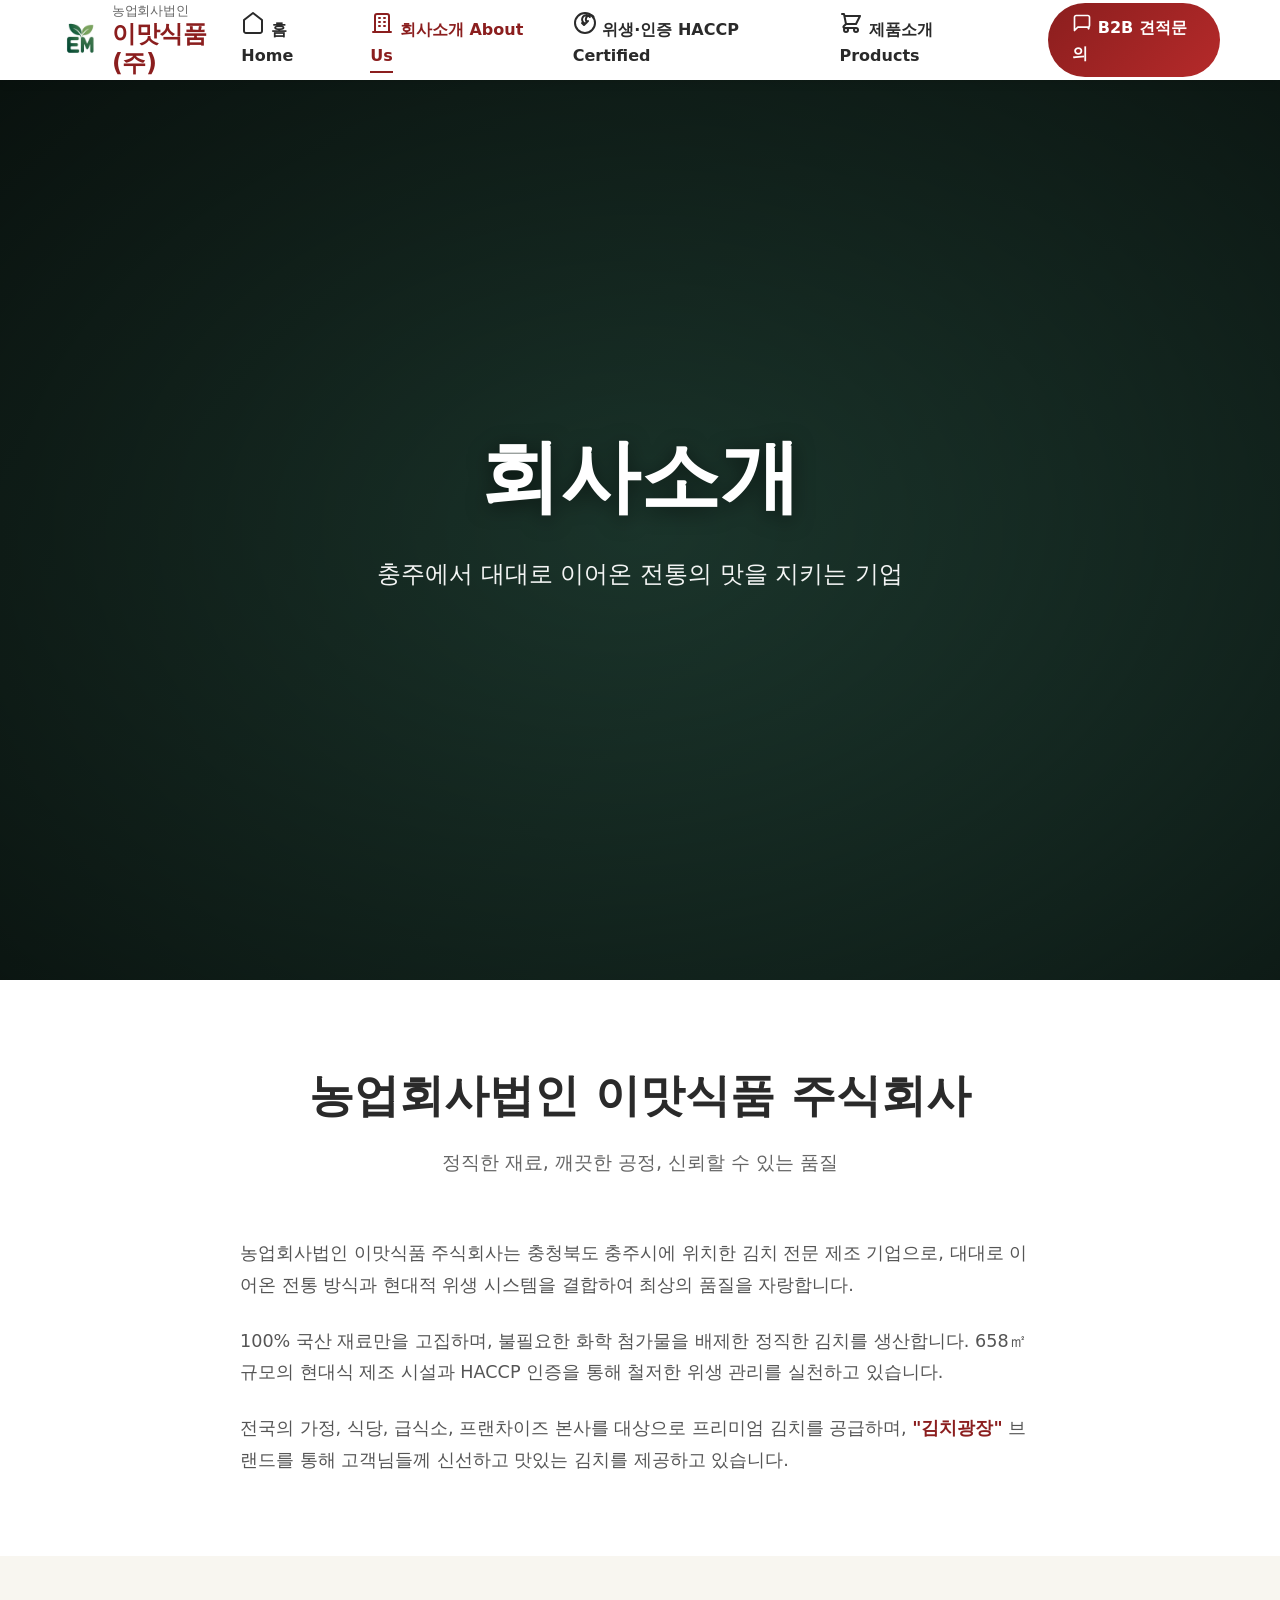
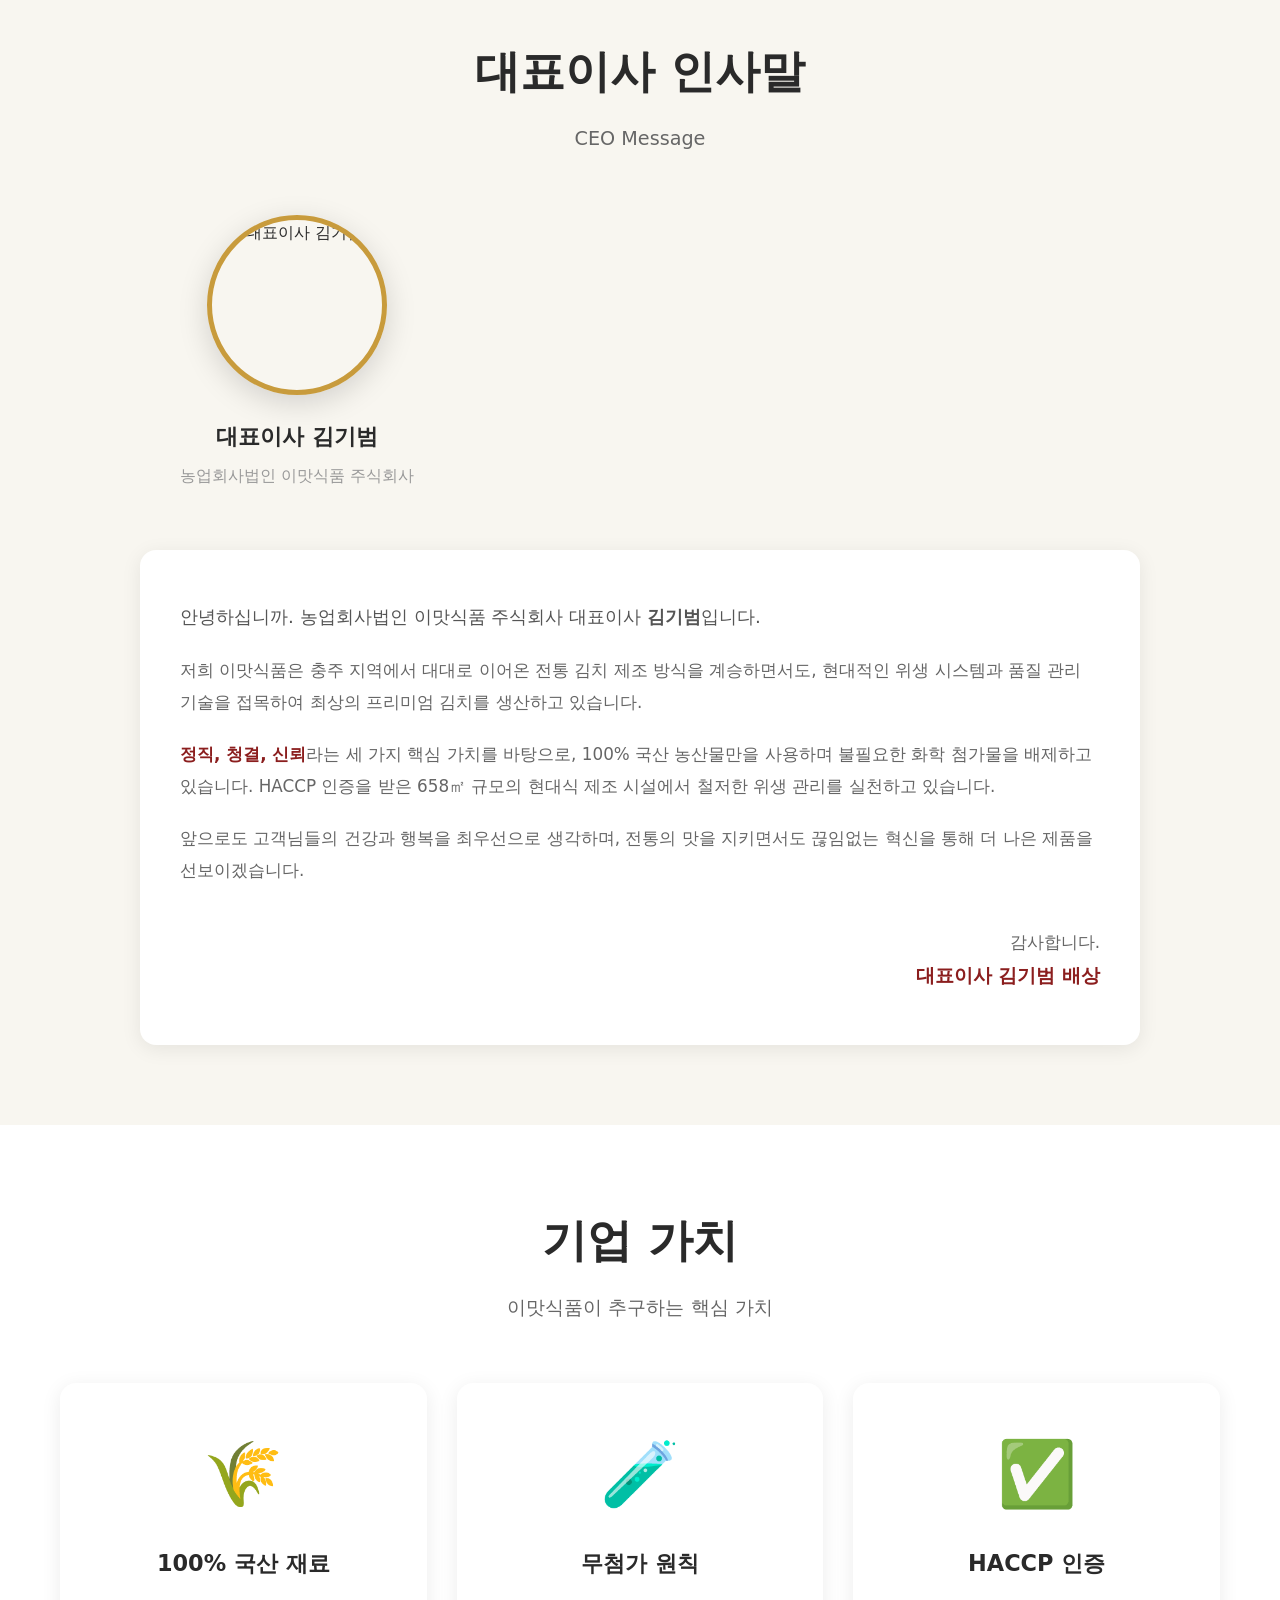
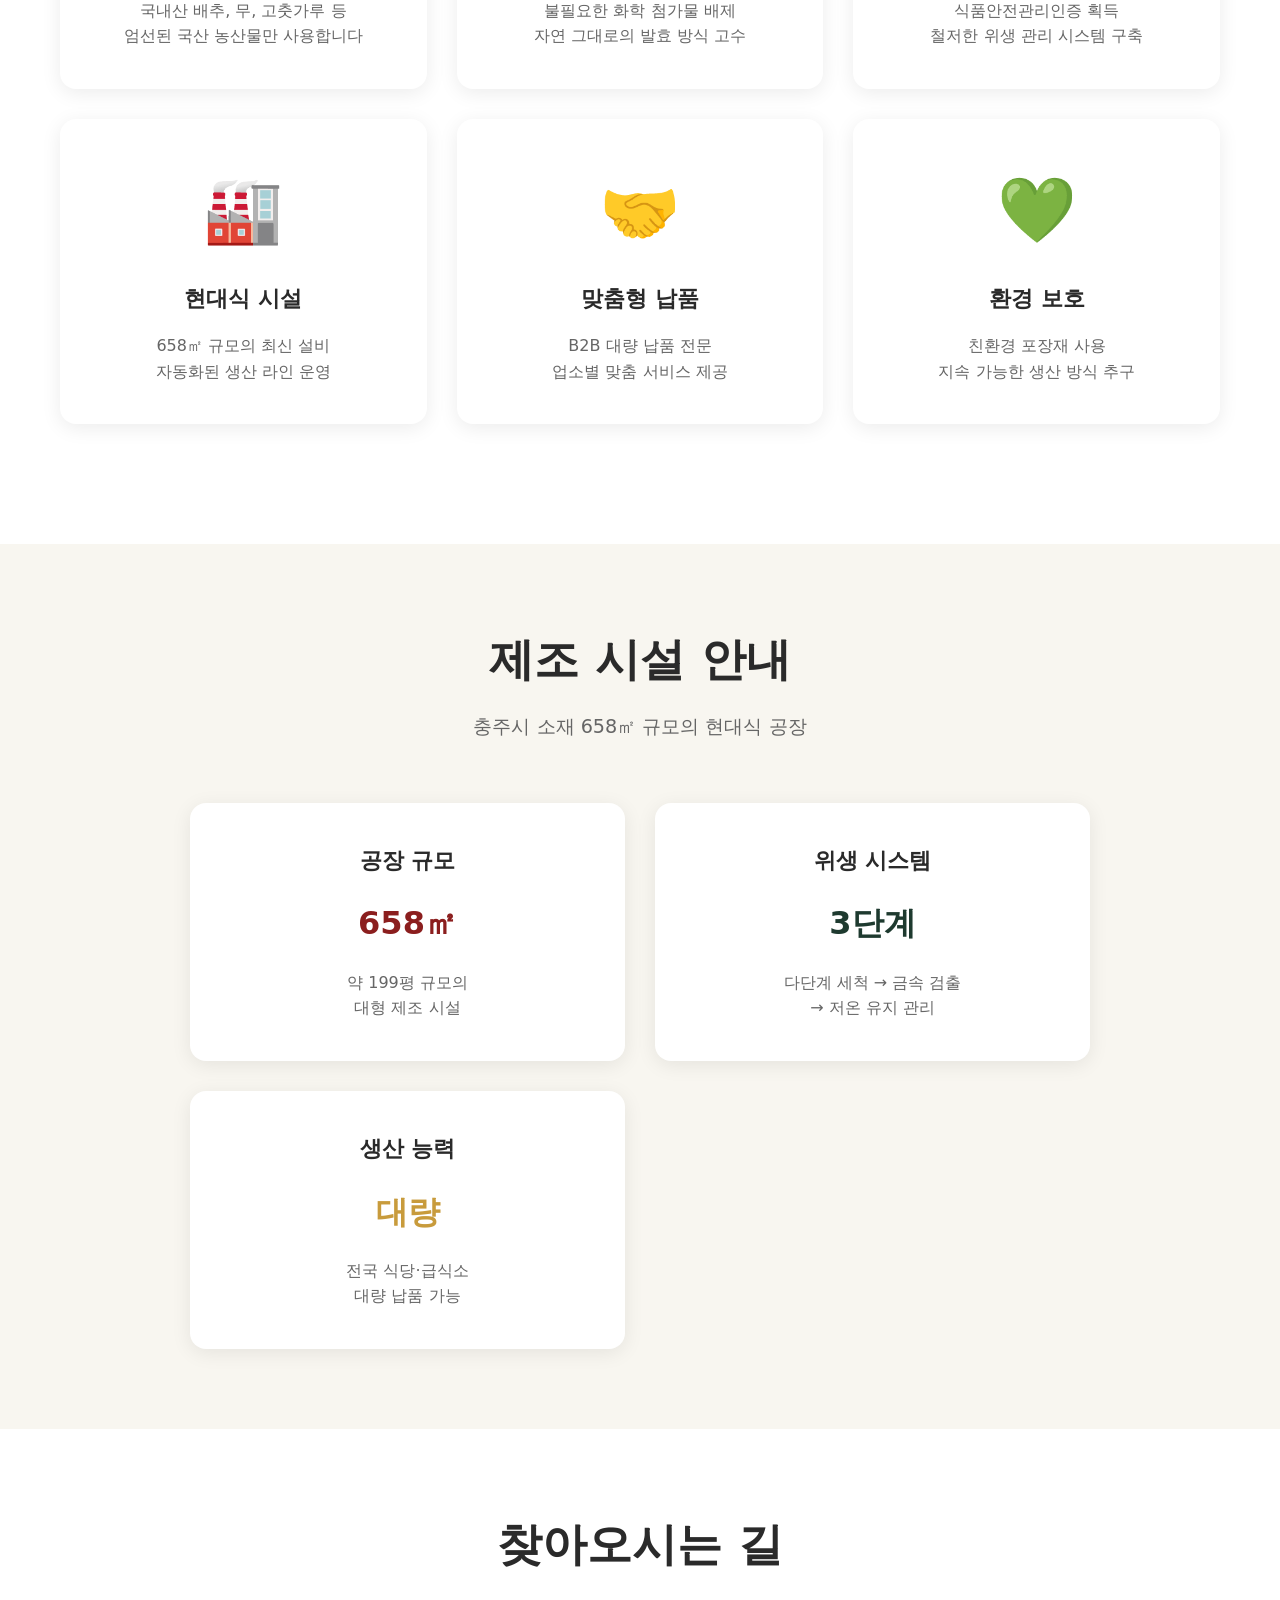
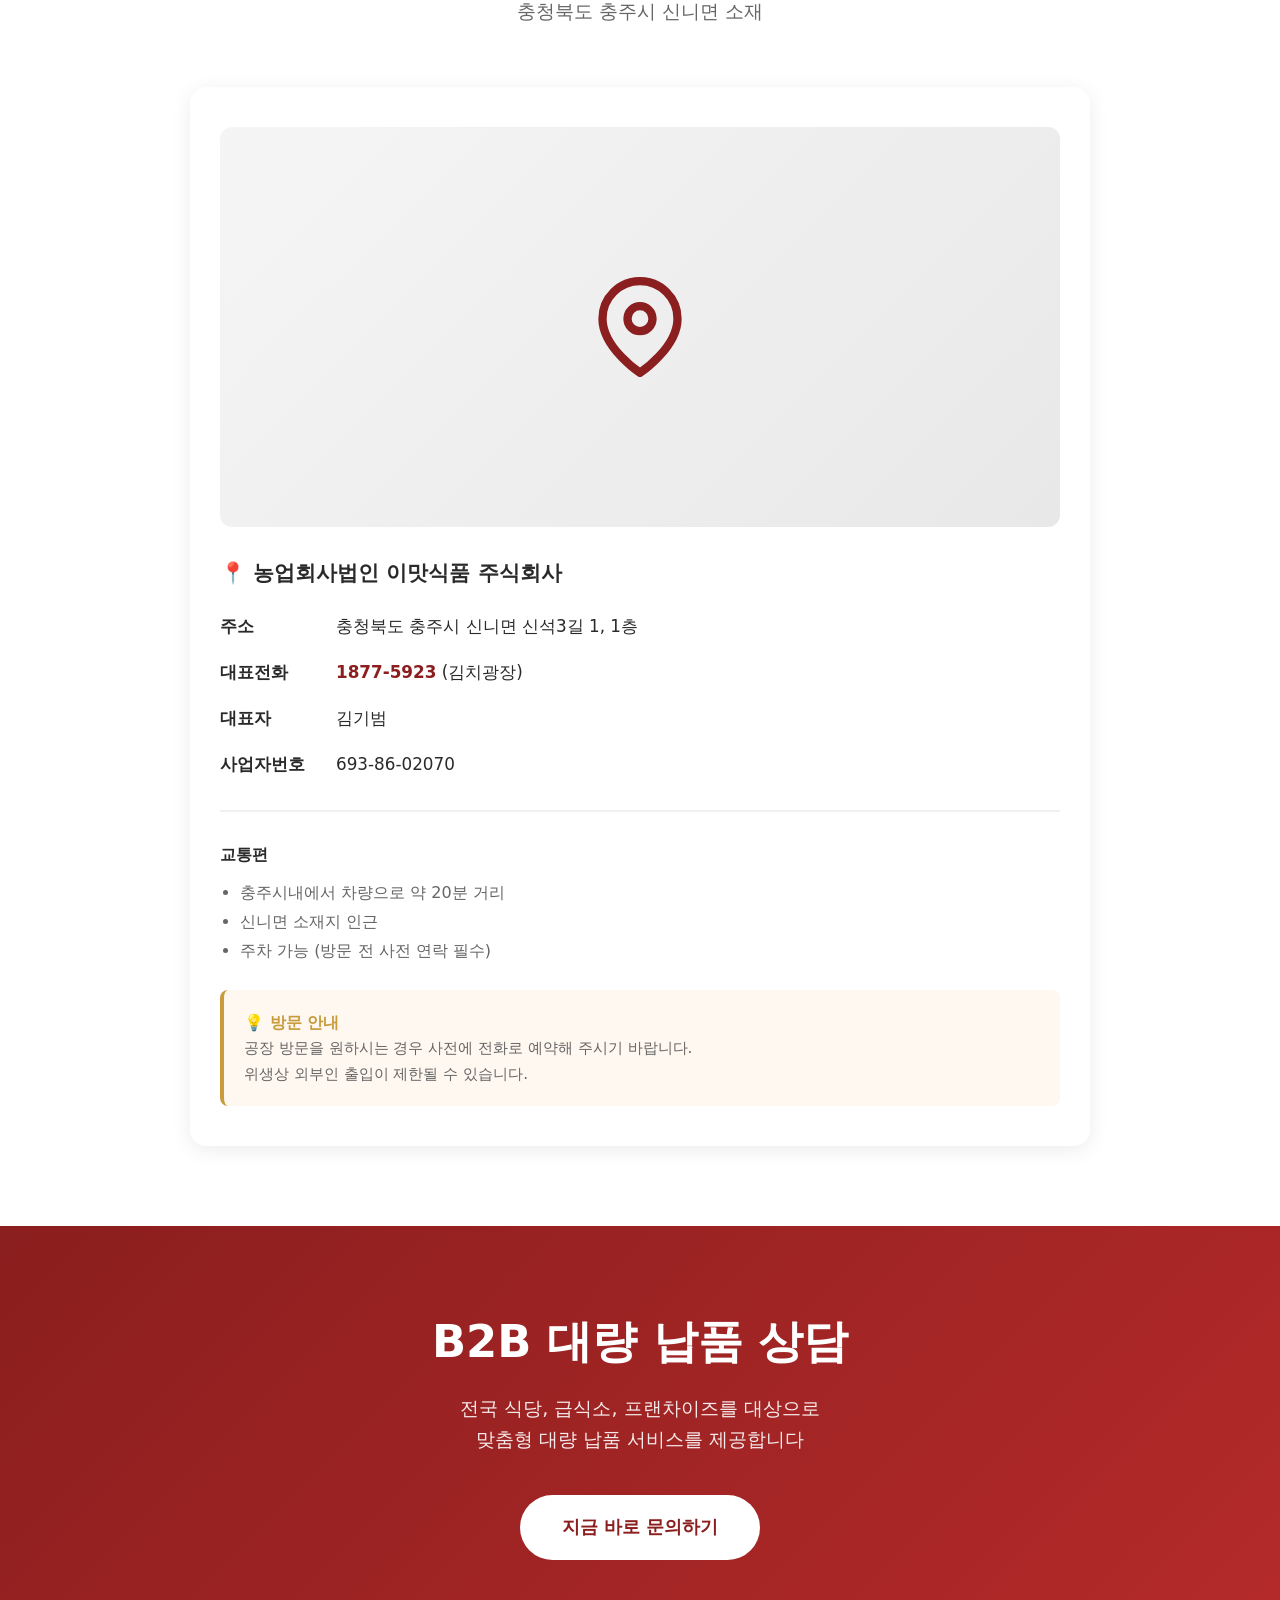
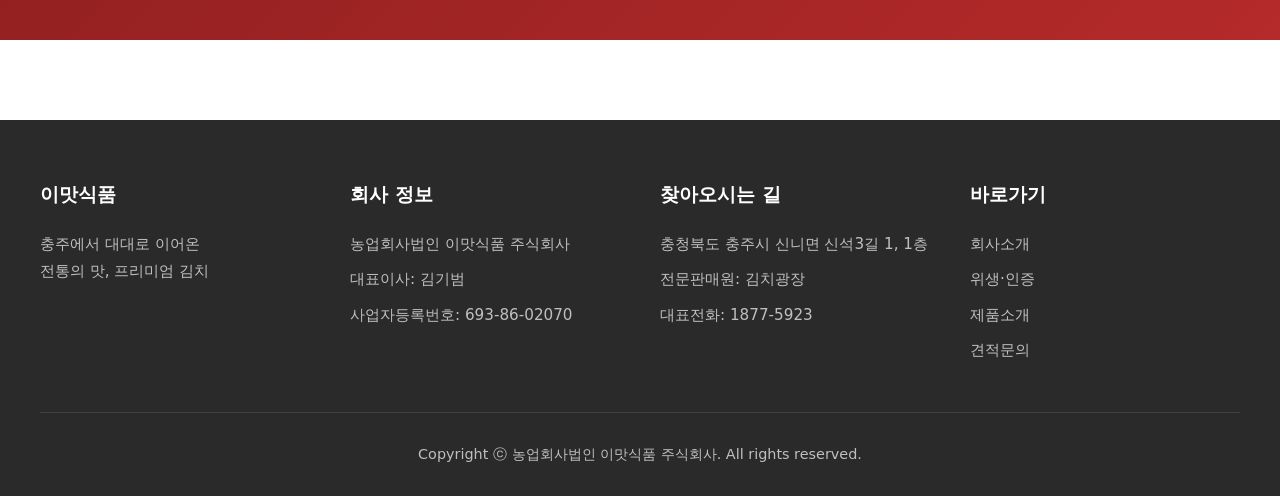
==== about.html @ ac6db497 "Initial commit" ====
<!DOCTYPE html>
<html lang="ko">
<head>
    <meta charset="UTF-8">
    <meta name="viewport" content="width=device-width, initial-scale=1.0">
    <meta name="description" content="농업회사법인 이맛식품 주식회사 회사소개 - 충주 소재 김치 전문 제조 기업">
    <meta name="keywords" content="이맛식품, 회사소개, 김기범, 충주, 김치제조, HACCP">
    <title>회사소개 - 이맛식품</title>
    
    <!-- Pretendard Font -->
    <link rel="stylesheet" as="style" crossorigin href="https://cdn.jsdelivr.net/gh/orioncactus/pretendard@v1.3.9/dist/web/variable/pretendardvariable.min.css" />
    
    <!-- Main Stylesheet -->
    <link rel="stylesheet" href="css/style.css">
</head>
<body>
    <!-- Header -->
    <header class="header">
        <div class="header-container">
            <a href="index.html" class="logo">
                <img src="images/logo.png" alt="이맛식품 로고" class="logo-image">
                <div class="logo-text">
                    <span class="logo-prefix">농업회사법인</span>
                    <span class="logo-main">이맛식품(주)</span>
                </div>
            </a>

            <nav class="nav">
                <ul class="nav-menu">
                    <li>
                        <a href="index.html" class="nav-link">
                            <span class="nav-icon-wrapper">
                                <svg class="nav-icon-svg" width="24" height="24" viewBox="0 0 24 24" fill="none" xmlns="http://www.w3.org/2000/svg">
                                    <path d="M3 9L12 2L21 9V20C21 20.5304 20.7893 21.0391 20.4142 21.4142C20.0391 21.7893 19.5304 22 19 22H5C4.46957 22 3.96086 21.7893 3.58579 21.4142C3.21071 21.0391 3 20.5304 3 20V9Z" stroke="currentColor" stroke-width="2" stroke-linecap="round" stroke-linejoin="round"/>
                                </svg>
                            </span>
                            <span class="nav-text">
                                <span class="nav-title">홈</span>
                                <span class="nav-subtitle">Home</span>
                            </span>
                        </a>
                    </li>
                    <li>
                        <a href="about.html" class="nav-link">
                            <span class="nav-icon-wrapper">
                                <svg class="nav-icon-svg" width="24" height="24" viewBox="0 0 24 24" fill="none" xmlns="http://www.w3.org/2000/svg">
                                    <path d="M19 21V5C19 3.89543 18.1046 3 17 3H7C5.89543 3 5 3.89543 5 5V21M19 21H21M19 21H5M5 21H3M9 7H10M9 11H10M9 15H10M14 7H15M14 11H15M14 15H15" stroke="currentColor" stroke-width="2" stroke-linecap="round" stroke-linejoin="round"/>
                                </svg>
                            </span>
                            <span class="nav-text">
                                <span class="nav-title">회사소개</span>
                                <span class="nav-subtitle">About Us</span>
                            </span>
                        </a>
                    </li>
                    <li>
                        <a href="quality.html" class="nav-link">
                            <span class="nav-icon-wrapper">
                                <svg class="nav-icon-svg" width="24" height="24" viewBox="0 0 24 24" fill="none" xmlns="http://www.w3.org/2000/svg">
                                    <path d="M9 12L11 14L15 10M20.618 5.984C20.196 5.336 19.592 4.82 18.882 4.5C18.172 4.18 17.386 4.062 16.618 4.154C15.85 4.246 15.124 4.544 14.514 5.018C13.904 5.492 13.432 6.124 13.15 6.846C12.868 7.568 12.786 8.352 12.914 9.116C13.042 9.88 13.374 10.596 13.874 11.192L12 13.066L10.126 11.192C9.626 10.596 9.294 9.88 9.166 9.116C9.038 8.352 9.12 7.568 9.402 6.846C9.684 6.124 10.156 5.492 10.766 5.018C11.376 4.544 12.102 4.246 12.87 4.154C13.638 4.062 14.424 4.18 15.134 4.5C15.844 4.82 16.448 5.336 16.87 5.984" stroke="currentColor" stroke-width="2" stroke-linecap="round" stroke-linejoin="round"/>
                                    <circle cx="12" cy="12" r="10" stroke="currentColor" stroke-width="2"/>
                                </svg>
                            </span>
                            <span class="nav-text">
                                <span class="nav-title">위생·인증</span>
                                <span class="nav-subtitle">HACCP Certified</span>
                            </span>
                        </a>
                    </li>
                    <li>
                        <a href="products.html" class="nav-link">
                            <span class="nav-icon-wrapper">
                                <svg class="nav-icon-svg" width="24" height="24" viewBox="0 0 24 24" fill="none" xmlns="http://www.w3.org/2000/svg">
                                    <path d="M3 3H5L5.4 5M7 13H17L21 5H5.4M7 13L5.4 5M7 13L4.70711 15.2929C4.07714 15.9229 4.52331 17 5.41421 17H17M17 17C15.8954 17 15 17.8954 15 19C15 20.1046 15.8954 21 17 21C18.1046 21 19 20.1046 19 19C19 17.8954 18.1046 17 17 17ZM9 19C9 20.1046 8.10457 21 7 21C5.89543 21 5 20.1046 5 19C5 17.8954 5.89543 17 7 17C8.10457 17 9 17.8954 9 19Z" stroke="currentColor" stroke-width="2" stroke-linecap="round" stroke-linejoin="round"/>
                                </svg>
                            </span>
                            <span class="nav-text">
                                <span class="nav-title">제품소개</span>
                                <span class="nav-subtitle">Products</span>
                            </span>
                        </a>
                    </li>
                </ul>
                <a href="contact.html" class="nav-cta">
                    <svg width="20" height="20" viewBox="0 0 24 24" fill="none" xmlns="http://www.w3.org/2000/svg">
                        <path d="M21 15C21 15.5304 20.7893 16.0391 20.4142 16.4142C20.0391 21.7893 19.5304 17 19 17H7L3 21V5C3 4.46957 3.21071 3.96086 3.58579 3.58579C3.96086 3.21071 4.46957 3 5 3H19C19.5304 3 20.0391 3.21071 20.4142 3.58579C20.7893 3.96086 21 4.46957 21 5V15Z" stroke="white" stroke-width="2" stroke-linecap="round" stroke-linejoin="round"/>
                    </svg>
                    <span>B2B 견적문의</span>
                </a>
            </nav>

            <button class="mobile-menu-toggle" aria-label="메뉴 열기">
                <span></span>
                <span></span>
                <span></span>
            </button>
        </div>
    </header>

    <!-- Main Content -->
    <main class="main">
        <!-- Page Hero -->
        <section class="hero" style="padding: 100px 20px 80px; background: linear-gradient(135deg, #1E3A2F 0%, #2d5a4a 100%);">
            <div class="hero-content">
                <h1 class="hero-title">회사소개</h1>
                <p class="hero-subtitle">충주에서 대대로 이어온 전통의 맛을 지키는 기업</p>
            </div>
        </section>

        <!-- Company Introduction -->
        <section class="section">
            <div class="container">
                <h2 class="section-title">농업회사법인 이맛식품 주식회사</h2>
                <p class="section-subtitle">정직한 재료, 깨끗한 공정, 신뢰할 수 있는 품질</p>

                <div style="max-width: 800px; margin: 0 auto; font-size: 1.1rem; line-height: 1.8; color: #555;">
                    <p style="margin-bottom: 24px;">
                        농업회사법인 이맛식품 주식회사는 충청북도 충주시에 위치한 김치 전문 제조 기업으로,
                        대대로 이어온 전통 방식과 현대적 위생 시스템을 결합하여 최상의 품질을 자랑합니다.
                    </p>
                    <p style="margin-bottom: 24px;">
                        100% 국산 재료만을 고집하며, 불필요한 화학 첨가물을 배제한 정직한 김치를 생산합니다.
                        658㎡ 규모의 현대식 제조 시설과 HACCP 인증을 통해 철저한 위생 관리를 실천하고 있습니다.
                    </p>
                    <p>
                        전국의 가정, 식당, 급식소, 프랜차이즈 본사를 대상으로 프리미엄 김치를 공급하며,
                        <strong class="color-burgundy">"김치광장"</strong> 브랜드를 통해 고객님들께 신선하고 맛있는 김치를 제공하고 있습니다.
                    </p>
                </div>
            </div>
        </section>

        <!-- CEO Message -->
        <section class="section" style="background: #F8F6F0;">
            <div class="container">
                <h2 class="section-title">대표이사 인사말</h2>
                <p class="section-subtitle">CEO Message</p>

                <div class="cards-grid" style="max-width: 1000px; margin: 0 auto;">
                    <div style="text-align: center;">
                        <!-- 이미지 교체: images/ceo-photo.jpg로 변경 가능 -->
                        <div style="width: 180px; height: 180px; margin: 0 auto 24px; border-radius: 50%; overflow: hidden; border: 5px solid #C89B3C; box-shadow: 0 8px 30px rgba(0,0,0,0.15);">
                            <img src="https://images.unsplash.com/photo-1560250097-0b93528c311a?q=80&w=800&auto=format&fit=crop" alt="대표이사 김기범" style="width: 100%; height: 100%; object-fit: cover;">
                        </div>
                        <h3 style="font-size: 1.4rem; font-weight: 700; margin-bottom: 8px;">대표이사 김기범</h3>
                        <p style="color: #999; margin-bottom: 32px;">농업회사법인 이맛식품 주식회사</p>
                    </div>

                    <div style="grid-column: 1 / -1;">
                        <div class="card" style="text-align: left; padding: 50px 40px;">
                            <p style="font-size: 1.15rem; line-height: 1.9; color: #555; margin-bottom: 20px;">
                                안녕하십니까. 농업회사법인 이맛식품 주식회사 대표이사 <strong>김기범</strong>입니다.
                            </p>
                            <p style="font-size: 1.05rem; line-height: 1.9; color: #666; margin-bottom: 20px;">
                                저희 이맛식품은 충주 지역에서 대대로 이어온 전통 김치 제조 방식을 계승하면서도,
                                현대적인 위생 시스템과 품질 관리 기술을 접목하여 최상의 프리미엄 김치를 생산하고 있습니다.
                            </p>
                            <p style="font-size: 1.05rem; line-height: 1.9; color: #666; margin-bottom: 20px;">
                                <strong class="color-burgundy">정직, 청결, 신뢰</strong>라는 세 가지 핵심 가치를 바탕으로,
                                100% 국산 농산물만을 사용하며 불필요한 화학 첨가물을 배제하고 있습니다.
                                HACCP 인증을 받은 658㎡ 규모의 현대식 제조 시설에서 철저한 위생 관리를 실천하고 있습니다.
                            </p>
                            <p style="font-size: 1.05rem; line-height: 1.9; color: #666; margin-bottom: 20px;">
                                앞으로도 고객님들의 건강과 행복을 최우선으로 생각하며,
                                전통의 맛을 지키면서도 끊임없는 혁신을 통해 더 나은 제품을 선보이겠습니다.
                            </p>
                            <p style="font-size: 1.05rem; line-height: 1.9; color: #666; text-align: right; margin-top: 40px;">
                                감사합니다.<br>
                                <strong style="color: #8B1E1E; font-size: 1.2rem;">대표이사 김기범 배상</strong>
                            </p>
                        </div>
                    </div>
                </div>
            </div>
        </section>

        <!-- Company Values -->
        <section class="section">
            <div class="container">
                <h2 class="section-title">기업 가치</h2>
                <p class="section-subtitle">이맛식품이 추구하는 핵심 가치</p>

                <div class="cards-grid">
                    <div class="card">
                        <div class="card-icon" style="font-size: 4rem;">🌾</div>
                        <h3 class="card-title">100% 국산 재료</h3>
                        <p class="card-text">
                            국내산 배추, 무, 고춧가루 등<br>
                            엄선된 국산 농산물만 사용합니다
                        </p>
                    </div>

                    <div class="card">
                        <div class="card-icon" style="font-size: 4rem;">🧪</div>
                        <h3 class="card-title">무첨가 원칙</h3>
                        <p class="card-text">
                            불필요한 화학 첨가물 배제<br>
                            자연 그대로의 발효 방식 고수
                        </p>
                    </div>

                    <div class="card">
                        <div class="card-icon" style="font-size: 4rem;">✅</div>
                        <h3 class="card-title">HACCP 인증</h3>
                        <p class="card-text">
                            식품안전관리인증 획득<br>
                            철저한 위생 관리 시스템 구축
                        </p>
                    </div>

                    <div class="card">
                        <div class="card-icon" style="font-size: 4rem;">🏭</div>
                        <h3 class="card-title">현대식 시설</h3>
                        <p class="card-text">
                            658㎡ 규모의 최신 설비<br>
                            자동화된 생산 라인 운영
                        </p>
                    </div>

                    <div class="card">
                        <div class="card-icon" style="font-size: 4rem;">🤝</div>
                        <h3 class="card-title">맞춤형 납품</h3>
                        <p class="card-text">
                            B2B 대량 납품 전문<br>
                            업소별 맞춤 서비스 제공
                        </p>
                    </div>

                    <div class="card">
                        <div class="card-icon" style="font-size: 4rem;">💚</div>
                        <h3 class="card-title">환경 보호</h3>
                        <p class="card-text">
                            친환경 포장재 사용<br>
                            지속 가능한 생산 방식 추구
                        </p>
                    </div>
                </div>
            </div>
        </section>

        <!-- Facility Information -->
        <section class="section" style="background: #F8F6F0;">
            <div class="container">
                <h2 class="section-title">제조 시설 안내</h2>
                <p class="section-subtitle">충주시 소재 658㎡ 규모의 현대식 공장</p>

                <div class="cards-grid" style="max-width: 900px; margin: 0 auto;">
                    <div class="card">
                        <h3 class="card-title">공장 규모</h3>
                        <p class="card-text" style="font-size: 2rem; font-weight: 700; color: #8B1E1E; margin: 20px 0;">658㎡</p>
                        <p class="card-text">약 199평 규모의<br>대형 제조 시설</p>
                    </div>

                    <div class="card">
                        <h3 class="card-title">위생 시스템</h3>
                        <p class="card-text" style="font-size: 2rem; font-weight: 700; color: #1E3A2F; margin: 20px 0;">3단계</p>
                        <p class="card-text">다단계 세척 → 금속 검출<br>→ 저온 유지 관리</p>
                    </div>

                    <div class="card">
                        <h3 class="card-title">생산 능력</h3>
                        <p class="card-text" style="font-size: 2rem; font-weight: 700; color: #C89B3C; margin: 20px 0;">대량</p>
                        <p class="card-text">전국 식당·급식소<br>대량 납품 가능</p>
                    </div>
                </div>
            </div>
        </section>

        <!-- Location -->
        <section class="section">
            <div class="container">
                <h2 class="section-title">찾아오시는 길</h2>
                <p class="section-subtitle">충청북도 충주시 신니면 소재</p>

                <div style="max-width: 900px; margin: 0 auto;">
                    <div class="card">
                        <div style="width: 100%; height: 400px; background: linear-gradient(135deg, #f5f5f5 0%, #e8e8e8 100%); border-radius: 12px; display: flex; align-items: center; justify-content: center; margin-bottom: 30px;">
                            <svg width="100" height="100" viewBox="0 0 24 24" fill="none" xmlns="http://www.w3.org/2000/svg">
                                <path d="M21 10C21 17 12 23 12 23C12 23 3 17 3 10C3 7.61305 3.94821 5.32387 5.63604 3.63604C7.32387 1.94821 9.61305 1 12 1C14.3869 1 16.6761 1.94821 18.364 3.63604C20.0518 5.32387 21 7.61305 21 10Z" stroke="#8B1E1E" stroke-width="2"/>
                                <circle cx="12" cy="10" r="3" stroke="#8B1E1E" stroke-width="2"/>
                            </svg>
                        </div>

                        <div style="text-align: left;">
                            <h3 style="font-size: 1.3rem; font-weight: 700; margin-bottom: 20px; color: #2A2A2A;">
                                <span style="color: #8B1E1E;">📍</span> 농업회사법인 이맛식품 주식회사
                            </h3>
                            
                            <div style="display: grid; grid-template-columns: 100px 1fr; gap: 16px; font-size: 1.05rem; line-height: 1.8;">
                                <strong>주소</strong>
                                <span>충청북도 충주시 신니면 신석3길 1, 1층</span>
                                
                                <strong>대표전화</strong>
                                <span><a href="tel:1877-5923" style="color: #8B1E1E; font-weight: 600;">1877-5923</a> (김치광장)</span>
                                
                                <strong>대표자</strong>
                                <span>김기범</span>
                                
                                <strong>사업자번호</strong>
                                <span>693-86-02070</span>
                            </div>

                            <div style="margin-top: 30px; padding-top: 30px; border-top: 2px solid #f0f0f0;">
                                <h4 style="font-weight: 700; margin-bottom: 12px;">교통편</h4>
                                <ul style="list-style: disc; padding-left: 20px; color: #666; line-height: 1.8;">
                                    <li>충주시내에서 차량으로 약 20분 거리</li>
                                    <li>신니면 소재지 인근</li>
                                    <li>주차 가능 (방문 전 사전 연락 필수)</li>
                                </ul>
                            </div>

                            <div style="margin-top: 24px; padding: 20px; background: #fff8f0; border-radius: 8px; border-left: 4px solid #C89B3C;">
                                <strong style="color: #C89B3C;">💡 방문 안내</strong><br>
                                <span style="color: #666; font-size: 0.95rem;">
                                    공장 방문을 원하시는 경우 사전에 전화로 예약해 주시기 바랍니다.<br>
                                    위생상 외부인 출입이 제한될 수 있습니다.
                                </span>
                            </div>
                        </div>
                    </div>
                </div>
            </div>
        </section>

        <!-- Contact CTA -->
        <section class="section" style="background: linear-gradient(135deg, #8B1E1E 0%, #b52a2a 100%); color: white;">
            <div class="container text-center">
                <h2 class="section-title" style="color: white;">B2B 대량 납품 상담</h2>
                <p class="section-subtitle" style="color: rgba(255, 255, 255, 0.9); margin-bottom: 40px;">
                    전국 식당, 급식소, 프랜차이즈를 대상으로<br>
                    맞춤형 대량 납품 서비스를 제공합니다
                </p>
                <a href="contact.html" class="btn btn-large" style="background: white; color: #8B1E1E;">지금 바로 문의하기</a>
            </div>
        </section>
    </main>

    <!-- Footer -->
    <footer class="footer">
        <div class="footer-content">
            <div class="footer-section">
                <h3 class="footer-logo">이맛식품</h3>
                <p>충주에서 대대로 이어온<br>전통의 맛, 프리미엄 김치</p>
            </div>

            <div class="footer-section">
                <h3>회사 정보</h3>
                <p>농업회사법인 이맛식품 주식회사</p>
                <p>대표이사: 김기범</p>
                <p>사업자등록번호: 693-86-02070</p>
            </div>

            <div class="footer-section">
                <h3>찾아오시는 길</h3>
                <p>충청북도 충주시 신니면 신석3길 1, 1층</p>
                <p>전문판매원: 김치광장</p>
                <p>대표전화: 1877-5923</p>
            </div>

            <div class="footer-section">
                <h3>바로가기</h3>
                <p><a href="about.html">회사소개</a></p>
                <p><a href="quality.html">위생·인증</a></p>
                <p><a href="products.html">제품소개</a></p>
                <p><a href="contact.html">견적문의</a></p>
            </div>
        </div>

        <div class="footer-bottom">
            <p>Copyright ⓒ 농업회사법인 이맛식품 주식회사. All rights reserved.</p>
        </div>
    </footer>

    <!-- Mobile Quick Action Bar -->
    <div class="mobile-quick-bar">
        <a href="tel:1877-5923" class="quick-btn quick-call">
            <svg width="20" height="20" viewBox="0 0 24 24" fill="none" xmlns="http://www.w3.org/2000/svg">
                <path d="M22 16.92V19.92C22.0011 20.1985 21.9441 20.4742 21.8325 20.7294C21.7209 20.9845 21.5573 21.2136 21.3521 21.4019C21.1468 21.5901 20.9046 21.7335 20.6407 21.8227C20.3769 21.9119 20.0974 21.9451 19.82 21.92C16.7428 21.5856 13.787 20.5341 11.19 18.85C8.77382 17.3147 6.72533 15.2662 5.18999 12.85C3.49997 10.2412 2.44824 7.27099 2.11999 4.18C2.095 3.90347 2.12787 3.62476 2.21649 3.36162C2.30512 3.09849 2.44756 2.85669 2.63476 2.65162C2.82196 2.44655 3.0498 2.28271 3.30379 2.17052C3.55777 2.05833 3.83233 2.00026 4.10999 2H7.10999C7.5953 1.99522 8.06579 2.16708 8.43376 2.48353C8.80173 2.79999 9.04207 3.23945 9.10999 3.72C9.23662 4.68007 9.47144 5.62273 9.80999 6.53C9.94454 6.88792 9.97366 7.27691 9.8939 7.65088C9.81415 8.02485 9.62886 8.36811 9.35999 8.64L8.08999 9.91C9.51355 12.4135 11.5864 14.4864 14.09 15.91L15.36 14.64C15.6319 14.3711 15.9751 14.1858 16.3491 14.1061C16.7231 14.0263 17.1121 14.0555 17.47 14.19C18.3773 14.5286 19.3199 14.7634 20.28 14.89C20.7658 14.9585 21.2094 15.2032 21.5265 15.5775C21.8437 15.9518 22.0122 16.4296 22 16.92Z" fill="white"/>
            </svg>
            <span>전화상담<br><small>1877-5923</small></span>
        </a>
        <a href="contact.html" class="quick-btn quick-inquiry">
            <svg width="20" height="20" viewBox="0 0 24 24" fill="none" xmlns="http://www.w3.org/2000/svg">
                <path d="M21 15C21 15.5304 20.7893 16.0391 20.4142 16.4142C20.0391 16.7893 19.5304 17 19 17H7L3 21V5C3 4.46957 3.21071 3.96086 3.58579 3.58579C3.96086 3.21071 4.46957 3 5 3H19C19.5304 3 20.0391 3.21071 20.4142 3.58579C20.7893 3.96086 21 4.46957 21 5V15Z" stroke="white" stroke-width="2" stroke-linecap="round" stroke-linejoin="round"/>
            </svg>
            <span>견적신청</span>
        </a>
    </div>

    <!-- Main JavaScript -->
    <script src="js/main.js"></script>
</body>
</html>
---- css/style.css ----
/* ============================================
   이맛식품 - 공통 스타일시트
   Multi-Page Website
   ============================================ */

/* CSS Reset & Base */
* {
    margin: 0;
    padding: 0;
    box-sizing: border-box;
}

:root {
    /* Brand Colors */
    --color-burgundy: #8B1E1E;
    --color-forest: #1E3A2F;
    --color-gold: #C89B3C;
    --color-cream: #F8F6F0;
    --color-dark: #2A2A2A;
    --color-light-gray: #F5F5F5;
    --color-white: #FFFFFF;
    
    /* Gradients */
    --gradient-burgundy: linear-gradient(135deg, #8B1E1E 0%, #b52a2a 100%);
    --gradient-forest: linear-gradient(135deg, #1E3A2F 0%, #2d5a4a 100%);
    --gradient-gold: linear-gradient(135deg, #C89B3C 0%, #d4a847 100%);
    
    /* Typography */
    --font-main: "Pretendard Variable", Pretendard, -apple-system, BlinkMacSystemFont, system-ui, sans-serif;
    
    /* Spacing */
    --container-width: 1200px;
    --section-padding: 80px 20px;
    --header-height: 80px;
}

html {
    scroll-behavior: smooth;
    -webkit-font-smoothing: antialiased;
    -moz-osx-font-smoothing: grayscale;
}

body {
    font-family: var(--font-main);
    color: var(--color-dark);
    line-height: 1.6;
    overflow-x: hidden;
    background: var(--color-white);
}

img {
    max-width: 100%;
    height: auto;
    display: block;
}

a {
    text-decoration: none;
    color: inherit;
}

ul, ol {
    list-style: none;
}

/* ============================================
   Header & Navigation
   ============================================ */
.header {
    position: fixed;
    top: 0;
    left: 0;
    right: 0;
    height: var(--header-height);
    background: var(--color-white);
    box-shadow: 0 2px 10px rgba(0, 0, 0, 0.1);
    z-index: 1000;
    transition: all 0.3s ease;
}

.header.scrolled {
    box-shadow: 0 4px 20px rgba(0, 0, 0, 0.15);
}

.header-container {
    max-width: var(--container-width);
    margin: 0 auto;
    padding: 0 20px;
    height: 100%;
    display: flex;
    align-items: center;
    justify-content: space-between;
}

.logo {
    display: flex;
    align-items: center;
    gap: 12px;
    transition: all 0.3s ease;
}

.logo:hover {
    opacity: 0.85;
    transform: translateY(-1px);
}

.logo-image {
    height: 40px;
    width: auto;
    display: block;
    object-fit: contain;
    transition: all 0.3s ease;
}

.logo-text {
    display: flex;
    flex-direction: column;
    gap: 2px;
    line-height: 1.2;
}

.logo-prefix {
    font-size: 0.8rem;
    font-weight: 500;
    color: #666;
    letter-spacing: -0.3px;
}

.logo-main {
    font-size: 1.5rem;
    font-weight: 800;
    color: var(--color-burgundy);
    letter-spacing: -0.5px;
}

.nav {
    display: flex;
    align-items: center;
    gap: 40px;
}

.nav-menu {
    display: flex;
    gap: 32px;
    align-items: center;
}

.nav-link {
    font-size: 1rem;
    font-weight: 600;
    color: var(--color-dark);
    position: relative;
    padding: 8px 0;
    transition: all 0.3s ease;
}

.nav-link::after {
    content: '';
    position: absolute;
    bottom: 0;
    left: 0;
    width: 0;
    height: 2px;
    background: var(--color-burgundy);
    transition: width 0.3s ease;
}

.nav-link:hover::after,
.nav-link.active::after {
    width: 100%;
}

.nav-link:hover,
.nav-link.active {
    color: var(--color-burgundy);
}

.nav-cta {
    padding: 10px 24px;
    background: var(--gradient-burgundy);
    color: var(--color-white);
    border-radius: 50px;
    font-weight: 600;
    transition: all 0.3s ease;
}

.nav-cta:hover {
    transform: translateY(-2px);
    box-shadow: 0 6px 20px rgba(139, 30, 30, 0.4);
}

/* Mobile Menu Toggle */
.mobile-menu-toggle {
    display: none;
    flex-direction: column;
    gap: 5px;
    background: none;
    border: none;
    cursor: pointer;
    padding: 8px;
}

.mobile-menu-toggle span {
    width: 25px;
    height: 3px;
    background: var(--color-dark);
    border-radius: 3px;
    transition: all 0.3s ease;
}

.mobile-menu-toggle.active span:nth-child(1) {
    transform: rotate(45deg) translate(7px, 7px);
}

.mobile-menu-toggle.active span:nth-child(2) {
    opacity: 0;
}

.mobile-menu-toggle.active span:nth-child(3) {
    transform: rotate(-45deg) translate(7px, -7px);
}

/* ============================================
   Main Content Area
   ============================================ */
.main {
    margin-top: var(--header-height);
    min-height: calc(100vh - var(--header-height));
}

/* Container */
.container {
    max-width: var(--container-width);
    margin: 0 auto;
    padding: 0 20px;
}

.container-wide {
    max-width: 1400px;
    margin: 0 auto;
    padding: 0 20px;
}

/* Section */
.section {
    padding: var(--section-padding);
}

.section-title {
    font-size: clamp(2rem, 4vw, 2.8rem);
    font-weight: 700;
    color: var(--color-dark);
    text-align: center;
    margin-bottom: 16px;
}

.section-subtitle {
    font-size: clamp(1rem, 2vw, 1.2rem);
    color: #666;
    text-align: center;
    margin-bottom: 60px;
}

/* ============================================
   Footer
   ============================================ */
.footer {
    background: var(--color-dark);
    color: rgba(255, 255, 255, 0.7);
    padding: 60px 20px 30px;
    margin-top: 80px;
}

.footer-content {
    max-width: var(--container-width);
    margin: 0 auto;
    display: grid;
    grid-template-columns: repeat(auto-fit, minmax(250px, 1fr));
    gap: 40px;
    margin-bottom: 40px;
}

.footer-section h3 {
    color: var(--color-white);
    font-size: 1.2rem;
    font-weight: 700;
    margin-bottom: 20px;
}

.footer-section p,
.footer-section a {
    font-size: 0.95rem;
    line-height: 1.8;
    margin-bottom: 8px;
}

.footer-section a:hover {
    color: var(--color-gold);
}

.footer-logo {
    font-size: 1.4rem;
    font-weight: 700;
    color: var(--color-white);
    margin-bottom: 16px;
}

.footer-bottom {
    max-width: var(--container-width);
    margin: 0 auto;
    padding-top: 30px;
    border-top: 1px solid rgba(255, 255, 255, 0.1);
    text-align: center;
    font-size: 0.9rem;
}

/* ============================================
   Mobile Quick Action Bar
   ============================================ */
.mobile-quick-bar {
    position: fixed;
    bottom: 0;
    left: 0;
    right: 0;
    background: var(--color-white);
    box-shadow: 0 -2px 10px rgba(0, 0, 0, 0.1);
    display: none;
    padding: 10px;
    gap: 8px;
    z-index: 999;
}

.quick-btn {
    flex: 1;
    display: flex;
    align-items: center;
    justify-content: center;
    gap: 8px;
    padding: 12px;
    border-radius: 8px;
    color: var(--color-white);
    font-weight: 600;
    font-size: 14px;
    transition: all 0.3s ease;
}

.quick-call {
    background: var(--gradient-burgundy);
}

.quick-inquiry {
    background: var(--gradient-forest);
}

.quick-btn:active {
    transform: scale(0.98);
}

/* ============================================
   Buttons
   ============================================ */
.btn {
    display: inline-block;
    padding: 14px 32px;
    border-radius: 50px;
    font-weight: 600;
    font-size: 16px;
    text-align: center;
    transition: all 0.3s ease;
    border: 2px solid transparent;
    cursor: pointer;
}

.btn-primary {
    background: var(--gradient-burgundy);
    color: var(--color-white);
}

.btn-primary:hover {
    transform: translateY(-2px);
    box-shadow: 0 6px 20px rgba(139, 30, 30, 0.4);
}

.btn-secondary {
    background: var(--gradient-forest);
    color: var(--color-white);
}

.btn-secondary:hover {
    transform: translateY(-2px);
    box-shadow: 0 6px 20px rgba(30, 58, 47, 0.4);
}

.btn-outline {
    background: transparent;
    border-color: var(--color-burgundy);
    color: var(--color-burgundy);
}

.btn-outline:hover {
    background: var(--color-burgundy);
    color: var(--color-white);
}

.btn-large {
    padding: 16px 40px;
    font-size: 18px;
}

.btn-full {
    width: 100%;
}

/* ============================================
   Cards
   ============================================ */
.cards-grid {
    display: grid;
    grid-template-columns: repeat(auto-fit, minmax(300px, 1fr));
    gap: 30px;
    margin-bottom: 40px;
}

.card {
    background: var(--color-white);
    border-radius: 16px;
    padding: 40px 30px;
    box-shadow: 0 4px 20px rgba(0, 0, 0, 0.08);
    text-align: center;
    transition: all 0.3s ease;
}

.card:hover {
    transform: translateY(-8px);
    box-shadow: 0 8px 30px rgba(0, 0, 0, 0.15);
}

.card-icon {
    font-size: 3.5rem;
    margin-bottom: 20px;
}

.card-title {
    font-size: 1.4rem;
    font-weight: 700;
    color: var(--color-dark);
    margin-bottom: 16px;
}

.card-text {
    font-size: 1rem;
    color: #666;
    line-height: 1.6;
}

/* ============================================
   Hero Section - Premium Redesign
   ============================================ */
.hero {
    background: var(--gradient-burgundy);
    background-size: cover;
    background-position: center;
    background-attachment: fixed;
    color: var(--color-white);
    padding: 160px 20px 120px;
    text-align: center;
    position: relative;
    min-height: 100vh;
    display: flex;
    align-items: center;
    justify-content: center;
}

.hero::before {
    content: '';
    position: absolute;
    top: 0;
    left: 0;
    right: 0;
    bottom: 0;
    background: radial-gradient(ellipse at center, rgba(0,0,0,0.3) 0%, rgba(0,0,0,0.7) 100%);
    z-index: 1;
}

.hero-content {
    max-width: 1000px;
    margin: 0 auto;
    position: relative;
    z-index: 2;
}

.hero-badge {
    display: inline-block;
    padding: 8px 20px;
    background: rgba(255, 255, 255, 0.1);
    backdrop-filter: blur(10px);
    border: 1px solid rgba(255, 255, 255, 0.2);
    border-radius: 50px;
    font-size: 0.9rem;
    font-weight: 600;
    letter-spacing: 1px;
    margin-bottom: 32px;
    text-transform: uppercase;
    animation: fadeInDown 1s ease;
}

.hero-title {
    font-size: clamp(2.5rem, 7vw, 5rem);
    font-weight: 900;
    line-height: 1.1;
    margin-bottom: 32px;
    text-shadow: 0 4px 20px rgba(0, 0, 0, 0.5);
    animation: fadeInUp 1s ease 0.2s both;
}

.highlight-gold {
    background: linear-gradient(135deg, #C89B3C 0%, #f4d47c 50%, #C89B3C 100%);
    -webkit-background-clip: text;
    -webkit-text-fill-color: transparent;
    background-clip: text;
    position: relative;
    display: inline-block;
}

.hero-subtitle {
    font-size: clamp(1.1rem, 2.5vw, 1.5rem);
    margin-bottom: 50px;
    color: rgba(255, 255, 255, 0.95);
    line-height: 1.8;
    font-weight: 400;
    animation: fadeInUp 1s ease 0.4s both;
}

.hero-buttons {
    display: flex;
    gap: 20px;
    justify-content: center;
    flex-wrap: wrap;
    margin-bottom: 80px;
    animation: fadeInUp 1s ease 0.6s both;
}

/* Glassmorphism Buttons */
.btn-glass {
    display: inline-flex;
    align-items: center;
    gap: 12px;
    padding: 18px 36px;
    background: rgba(255, 255, 255, 0.15);
    backdrop-filter: blur(10px);
    border: 2px solid rgba(255, 255, 255, 0.3);
    border-radius: 50px;
    color: var(--color-white);
    font-size: 1.05rem;
    font-weight: 700;
    text-decoration: none;
    transition: all 0.3s ease;
    box-shadow: 0 8px 32px rgba(0, 0, 0, 0.2);
}

.btn-glass:hover {
    background: rgba(255, 255, 255, 0.25);
    border-color: rgba(255, 255, 255, 0.5);
    transform: translateY(-4px);
    box-shadow: 0 12px 40px rgba(0, 0, 0, 0.3);
}

.btn-glass-primary {
    background: rgba(200, 155, 60, 0.3);
    border-color: rgba(200, 155, 60, 0.5);
}

.btn-glass-primary:hover {
    background: rgba(200, 155, 60, 0.5);
}

.btn-icon {
    font-size: 1.3rem;
}

/* Hero Stats */
.hero-stats {
    display: flex;
    gap: 40px;
    justify-content: center;
    flex-wrap: wrap;
    animation: fadeInUp 1s ease 0.8s both;
}

.stat-item {
    padding: 24px 32px;
    background: rgba(255, 255, 255, 0.1);
    backdrop-filter: blur(10px);
    border: 1px solid rgba(255, 255, 255, 0.2);
    border-radius: 16px;
    min-width: 150px;
}

.stat-number {
    font-size: 2.5rem;
    font-weight: 900;
    color: var(--color-gold);
    margin-bottom: 8px;
    text-shadow: 0 2px 10px rgba(0, 0, 0, 0.3);
}

.stat-label {
    font-size: 0.95rem;
    color: rgba(255, 255, 255, 0.9);
    font-weight: 500;
}

/* ============================================
   Forms
   ============================================ */
.form-group {
    margin-bottom: 24px;
}

.form-label {
    display: block;
    font-weight: 600;
    color: var(--color-dark);
    margin-bottom: 8px;
    font-size: 1rem;
}

.form-input,
.form-select,
.form-textarea {
    width: 100%;
    padding: 14px 16px;
    border: 2px solid #e0e0e0;
    border-radius: 8px;
    font-size: 1rem;
    font-family: var(--font-main);
    transition: all 0.3s ease;
}

.form-input:focus,
.form-select:focus,
.form-textarea:focus {
    outline: none;
    border-color: var(--color-burgundy);
    box-shadow: 0 0 0 3px rgba(139, 30, 30, 0.1);
}

.form-textarea {
    resize: vertical;
    min-height: 120px;
}

/* ============================================
   Modal
   ============================================ */
.modal {
    position: fixed;
    top: 0;
    left: 0;
    right: 0;
    bottom: 0;
    z-index: 9999;
    display: none;
    align-items: center;
    justify-content: center;
    padding: 20px;
}

.modal.active {
    display: flex;
}

.modal-overlay {
    position: absolute;
    top: 0;
    left: 0;
    right: 0;
    bottom: 0;
    background: rgba(0, 0, 0, 0.8);
    backdrop-filter: blur(4px);
}

.modal-content {
    position: relative;
    background: var(--color-white);
    border-radius: 16px;
    max-width: 900px;
    width: 100%;
    max-height: 90vh;
    overflow: auto;
    box-shadow: 0 10px 50px rgba(0, 0, 0, 0.3);
    z-index: 1;
}

.modal-close {
    position: absolute;
    top: 16px;
    right: 16px;
    width: 40px;
    height: 40px;
    background: var(--color-white);
    border: none;
    border-radius: 50%;
    font-size: 28px;
    cursor: pointer;
    display: flex;
    align-items: center;
    justify-content: center;
    box-shadow: 0 2px 10px rgba(0, 0, 0, 0.1);
    transition: all 0.3s ease;
    z-index: 2;
}

.modal-close:hover {
    background: var(--color-burgundy);
    color: var(--color-white);
    transform: rotate(90deg);
}

.modal-body {
    padding: 40px;
}

.modal-title {
    font-size: 1.8rem;
    font-weight: 700;
    margin-bottom: 24px;
    text-align: center;
}

.modal-image {
    width: 100%;
    border-radius: 12px;
    overflow: hidden;
}

.modal-image img {
    width: 100%;
    height: auto;
}

/* ============================================
   Tabs
   ============================================ */
.tabs {
    display: flex;
    gap: 12px;
    justify-content: center;
    margin-bottom: 40px;
    flex-wrap: wrap;
}

.tab-btn {
    padding: 12px 28px;
    background: transparent;
    border: 2px solid #ddd;
    border-radius: 50px;
    font-size: 16px;
    font-weight: 600;
    color: #666;
    cursor: pointer;
    transition: all 0.3s ease;
}

.tab-btn.active,
.tab-btn:hover {
    background: var(--color-burgundy);
    border-color: var(--color-burgundy);
    color: var(--color-white);
}

.tab-content {
    display: none;
}

.tab-content.active {
    display: block;
    animation: fadeIn 0.5s ease;
}

/* ============================================
   Product Cards with Images
   ============================================ */
.product-card-image {
    background: var(--color-white);
    border-radius: 20px;
    overflow: hidden;
    box-shadow: 0 4px 20px rgba(0, 0, 0, 0.08);
    transition: all 0.4s ease;
}

.product-card-image:hover {
    transform: translateY(-12px);
    box-shadow: 0 12px 40px rgba(0, 0, 0, 0.15);
}

.product-image-wrapper {
    position: relative;
    width: 100%;
    height: 260px;
    overflow: hidden;
}

.product-img {
    width: 100%;
    height: 100%;
    object-fit: cover;
    transition: transform 0.5s ease;
}

.product-card-image:hover .product-img {
    transform: scale(1.1);
}

.product-overlay {
    position: absolute;
    top: 16px;
    right: 16px;
    z-index: 2;
}

.product-badge {
    display: inline-block;
    padding: 6px 16px;
    background: linear-gradient(135deg, #C89B3C 0%, #f4d47c 100%);
    color: white;
    font-size: 0.85rem;
    font-weight: 700;
    border-radius: 50px;
    box-shadow: 0 4px 12px rgba(200, 155, 60, 0.4);
}

.product-info {
    padding: 28px 24px;
}

.product-link {
    display: inline-block;
    margin-top: 12px;
    color: var(--color-burgundy);
    font-weight: 600;
    font-size: 0.95rem;
    text-decoration: none;
    transition: all 0.3s ease;
}

.product-link:hover {
    color: var(--color-gold);
    transform: translateX(4px);
}

.product-name {
    font-size: 1.3rem;
    font-weight: 700;
    color: var(--color-dark);
    margin-bottom: 12px;
}

.product-desc {
    font-size: 0.95rem;
    color: #666;
    line-height: 1.6;
    margin-bottom: 16px;
}

.product-features {
    list-style: none;
    font-size: 0.9rem;
    color: #888;
    line-height: 1.8;
    text-align: left;
}

.product-features li::before {
    content: "✓ ";
    color: var(--color-gold);
    font-weight: 700;
    margin-right: 6px;
}

/* ============================================
   Feature Cards with Images
   ============================================ */
.feature-card-image {
    background: var(--color-white);
    border-radius: 20px;
    overflow: hidden;
    box-shadow: 0 4px 20px rgba(0, 0, 0, 0.08);
    transition: all 0.4s ease;
}

.feature-card-image:hover {
    transform: translateY(-8px);
    box-shadow: 0 12px 40px rgba(0, 0, 0, 0.15);
}

.feature-image-wrapper {
    position: relative;
    width: 100%;
    height: 220px;
    overflow: hidden;
}

.feature-img {
    width: 100%;
    height: 100%;
    object-fit: cover;
    transition: transform 0.5s ease;
}

.feature-card-image:hover .feature-img {
    transform: scale(1.08);
}

.feature-content {
    padding: 32px 28px;
    position: relative;
}

.feature-number {
    position: absolute;
    top: -24px;
    left: 28px;
    width: 48px;
    height: 48px;
    background: linear-gradient(135deg, var(--color-burgundy) 0%, #b52a2a 100%);
    border-radius: 50%;
    display: flex;
    align-items: center;
    justify-content: center;
    color: white;
    font-size: 1.2rem;
    font-weight: 700;
    box-shadow: 0 4px 12px rgba(139, 30, 30, 0.3);
}

/* ============================================
   Facility Hero Image
   ============================================ */
.facility-hero {
    position: relative;
    border-radius: 24px;
    overflow: hidden;
    box-shadow: 0 8px 40px rgba(0, 0, 0, 0.12);
}

.facility-hero-img {
    width: 100%;
    height: 500px;
    object-fit: cover;
    display: block;
}

.facility-hero-overlay {
    position: absolute;
    bottom: 0;
    left: 0;
    right: 0;
    padding: 40px;
    background: linear-gradient(to top, rgba(0,0,0,0.7) 0%, transparent 100%);
}

.facility-badge {
    display: inline-flex;
    align-items: center;
    gap: 12px;
    padding: 12px 24px;
    background: rgba(255, 255, 255, 0.95);
    backdrop-filter: blur(10px);
    border-radius: 50px;
    box-shadow: 0 4px 20px rgba(0, 0, 0, 0.2);
}

.badge-icon {
    width: 28px;
    height: 28px;
    background: linear-gradient(135deg, #C89B3C 0%, #f4d47c 100%);
    border-radius: 50%;
    display: flex;
    align-items: center;
    justify-content: center;
    color: white;
    font-weight: 700;
    font-size: 1rem;
}

.badge-text {
    font-size: 1.1rem;
    font-weight: 700;
    color: var(--color-dark);
}

/* ============================================
   Animations
   ============================================ */
@keyframes fadeIn {
    from {
        opacity: 0;
        transform: translateY(20px);
    }
    to {
        opacity: 1;
        transform: translateY(0);
    }
}

@keyframes fadeInUp {
    from {
        opacity: 0;
        transform: translateY(30px);
    }
    to {
        opacity: 1;
        transform: translateY(0);
    }
}

@keyframes fadeInDown {
    from {
        opacity: 0;
        transform: translateY(-30px);
    }
    to {
        opacity: 1;
        transform: translateY(0);
    }
}

@keyframes slideDown {
    from {
        opacity: 0;
        transform: translateY(-30px);
    }
    to {
        opacity: 1;
        transform: translateY(0);
    }
}

@keyframes slideUp {
    from {
        opacity: 1;
        transform: translateY(0);
    }
    to {
        opacity: 0;
        transform: translateY(-30px);
    }
}

/* ============================================
   Utility Classes
   ============================================ */
.text-center {
    text-align: center;
}

.text-left {
    text-align: left;
}

.text-right {
    text-align: right;
}

.mt-1 { margin-top: 10px; }
.mt-2 { margin-top: 20px; }
.mt-3 { margin-top: 30px; }
.mt-4 { margin-top: 40px; }
.mt-5 { margin-top: 60px; }

.mb-1 { margin-bottom: 10px; }
.mb-2 { margin-bottom: 20px; }
.mb-3 { margin-bottom: 30px; }
.mb-4 { margin-bottom: 40px; }
.mb-5 { margin-bottom: 60px; }

.color-burgundy { color: var(--color-burgundy); }
.color-gold { color: var(--color-gold); }

/* ============================================
   Responsive Design
   ============================================ */

/* Tablet */
@media screen and (max-width: 1024px) {
    :root {
        --section-padding: 60px 20px;
    }

    .nav-menu {
        gap: 20px;
    }
}

/* Mobile */
@media screen and (max-width: 768px) {
    :root {
        --header-height: 70px;
        --section-padding: 50px 16px;
    }

    /* Mobile Header */
    .mobile-menu-toggle {
        display: flex;
    }

    /* Mobile Navigation - Premium Redesign */
    .nav {
        position: fixed;
        top: var(--header-height);
        left: 0;
        right: 0;
        background: var(--color-white);
        flex-direction: column;
        align-items: stretch;
        padding: 0;
        box-shadow: 0 8px 32px rgba(0, 0, 0, 0.15);
        max-height: 0;
        overflow: hidden;
        transition: max-height 0.4s cubic-bezier(0.4, 0, 0.2, 1), 
                    opacity 0.3s ease;
        opacity: 0;
        z-index: 999;
    }

    .nav.active {
        max-height: 600px;
        opacity: 1;
        animation: slideDown 0.4s cubic-bezier(0.4, 0, 0.2, 1);
    }

    .nav-menu {
        flex-direction: column;
        gap: 0;
        padding: 12px 0;
    }

    /* Mobile Nav Links - Premium Design */
    .nav-link {
        display: flex;
        align-items: center;
        gap: 16px;
        width: 100%;
        padding: 20px 24px;
        border-bottom: 1px solid #f0f0f0;
        transition: all 0.3s cubic-bezier(0.4, 0, 0.2, 1);
        position: relative;
        background: var(--color-white);
    }

    /* Icon Wrapper */
    .nav-icon-wrapper {
        flex-shrink: 0;
        width: 48px;
        height: 48px;
        display: flex;
        align-items: center;
        justify-content: center;
        background: linear-gradient(135deg, #f5f5f5 0%, #e8e8e8 100%);
        border-radius: 12px;
        transition: all 0.4s cubic-bezier(0.4, 0, 0.2, 1);
        box-shadow: 0 2px 8px rgba(0, 0, 0, 0.05);
    }

    .nav-icon-svg {
        color: var(--color-dark);
        transition: all 0.3s ease;
    }

    /* Text Wrapper */
    .nav-text {
        display: flex;
        flex-direction: column;
        gap: 2px;
        flex: 1;
    }

    .nav-title {
        font-size: 18px;
        font-weight: 700;
        color: var(--color-dark);
        letter-spacing: -0.3px;
        transition: color 0.3s ease;
    }

    .nav-subtitle {
        font-size: 12px;
        font-weight: 500;
        color: #999;
        text-transform: uppercase;
        letter-spacing: 0.5px;
        transition: color 0.3s ease;
    }

    /* Hover & Active Effects */
    .nav-link:hover,
    .nav-link.active {
        background: linear-gradient(90deg, 
            rgba(139, 30, 30, 0.03) 0%, 
            rgba(139, 30, 30, 0.01) 100%);
    }

    .nav-link:hover .nav-icon-wrapper,
    .nav-link.active .nav-icon-wrapper {
        background: linear-gradient(135deg, var(--color-burgundy) 0%, #b52a2a 100%);
        transform: scale(1.05) rotate(-5deg);
        box-shadow: 0 4px 16px rgba(139, 30, 30, 0.25);
    }

    .nav-link:hover .nav-icon-svg,
    .nav-link.active .nav-icon-svg {
        color: var(--color-white);
        transform: scale(1.1);
    }

    .nav-link:hover .nav-title,
    .nav-link.active .nav-title {
        color: var(--color-burgundy);
    }

    .nav-link:hover .nav-subtitle,
    .nav-link.active .nav-subtitle {
        color: var(--color-gold);
    }

    .nav-link::before {
        content: '';
        position: absolute;
        left: 0;
        top: 0;
        bottom: 0;
        width: 0;
        background: linear-gradient(to bottom, var(--color-burgundy), var(--color-gold));
        transition: width 0.3s cubic-bezier(0.4, 0, 0.2, 1);
    }

    .nav-link:hover::before,
    .nav-link.active::before {
        width: 5px;
    }

    .nav-link::after {
        display: none;
    }

    /* Mobile CTA Button - Premium Design */
    .nav-cta {
        display: flex;
        align-items: center;
        justify-content: center;
        gap: 8px;
        width: calc(100% - 48px);
        margin: 24px 24px 28px;
        padding: 18px 28px;
        background: linear-gradient(135deg, #8B1E1E 0%, #b52a2a 100%);
        color: var(--color-white);
        text-align: center;
        border-radius: 14px;
        font-size: 18px;
        font-weight: 700;
        box-shadow: 0 6px 20px rgba(139, 30, 30, 0.3);
        transition: all 0.3s cubic-bezier(0.4, 0, 0.2, 1);
        border: none;
        position: relative;
        overflow: hidden;
        letter-spacing: -0.2px;
    }

    .nav-cta svg {
        transition: transform 0.3s ease;
    }

    .nav-cta::before {
        content: '';
        position: absolute;
        top: 0;
        left: -100%;
        width: 100%;
        height: 100%;
        background: linear-gradient(90deg, 
            transparent, 
            rgba(255, 255, 255, 0.2), 
            transparent);
        transition: left 0.5s ease;
    }

    .nav-cta:hover::before {
        left: 100%;
    }

    .nav-cta:hover {
        transform: translateY(-2px);
        box-shadow: 0 6px 24px rgba(139, 30, 30, 0.35);
        background: linear-gradient(135deg, #a02323 0%, #c93333 100%);
    }

    .nav-cta:active {
        transform: translateY(0);
    }

    /* Add icon to CTA */
    .nav-cta::after {
        content: '→';
        display: inline-block;
        margin-left: 8px;
        font-size: 18px;
        transition: transform 0.3s ease;
    }

    .nav-cta:hover::after {
        transform: translateX(4px);
    }

    /* Mobile Quick Bar */
    .mobile-quick-bar {
        display: flex;
    }

    /* Main with Quick Bar padding */
    .main {
        padding-bottom: 80px;
    }

    /* Hero Mobile */
    .hero {
        padding: 120px 16px 80px;
        background-attachment: scroll;
        min-height: auto;
    }

    .hero-badge {
        font-size: 0.75rem;
        padding: 6px 16px;
    }

    .hero-title {
        font-size: 2rem;
        margin-bottom: 24px;
    }

    .hero-subtitle {
        font-size: 1rem;
        margin-bottom: 32px;
    }

    .hero-buttons {
        flex-direction: column;
        gap: 12px;
        margin-bottom: 50px;
    }

    .btn-glass {
        width: 100%;
        padding: 16px 28px;
        font-size: 0.95rem;
    }

    .hero-stats {
        gap: 16px;
    }

    .stat-item {
        padding: 16px 20px;
        min-width: auto;
        flex: 1;
    }

    .stat-number {
        font-size: 1.8rem;
    }

    .stat-label {
        font-size: 0.8rem;
    }

    /* Product Cards Mobile */
    .cards-grid {
        grid-template-columns: 1fr;
        gap: 24px;
    }

    .product-image-wrapper {
        height: 220px;
    }

    .product-info {
        padding: 24px 20px;
    }

    /* Feature Cards Mobile */
    .feature-image-wrapper {
        height: 180px;
    }

    .feature-content {
        padding: 28px 20px;
    }

    .feature-number {
        width: 40px;
        height: 40px;
        font-size: 1rem;
        top: -20px;
        left: 20px;
    }

    /* Facility Hero Mobile */
    .facility-hero-img {
        height: 300px;
    }

    .facility-hero-overlay {
        padding: 24px;
    }

    .facility-badge {
        padding: 10px 20px;
        gap: 10px;
    }

    .badge-icon {
        width: 24px;
        height: 24px;
        font-size: 0.9rem;
    }

    .badge-text {
        font-size: 0.95rem;
    }

    /* Cards */
    .card {
        padding: 30px 24px;
    }

    /* Footer */
    .footer {
        padding: 40px 16px 20px;
        margin-top: 60px;
    }

    .footer-content {
        grid-template-columns: 1fr;
        gap: 30px;
    }

    /* Modal */
    .modal-body {
        padding: 24px;
    }

    .modal-title {
        font-size: 1.4rem;
    }

    /* Buttons */
    .btn {
        padding: 12px 24px;
        font-size: 15px;
    }

    .btn-large {
        padding: 14px 32px;
        font-size: 16px;
    }
}

/* Small Mobile */
@media screen and (max-width: 480px) {
    .logo-prefix {
        font-size: 0.7rem;
    }

    .logo-main {
        font-size: 1.2rem;
    }

    .logo-image {
        height: 35px;
    }

    .section-title {
        font-size: 1.8rem;
    }

    .hero-title {
        font-size: 1.8rem;
    }
}

/* Extra Small Mobile - Logo Text Responsive */
@media screen and (max-width: 380px) {
    .logo-prefix {
        font-size: 0.65rem;
    }

    .logo-main {
        font-size: 1.1rem;
    }

    .logo-image {
        height: 32px;
    }
}

/* Print Styles */
@media print {
    .header,
    .mobile-quick-bar,
    .nav-cta,
    .btn {
        display: none !important;
    }

    .main {
        margin-top: 0 !important;
    }
}
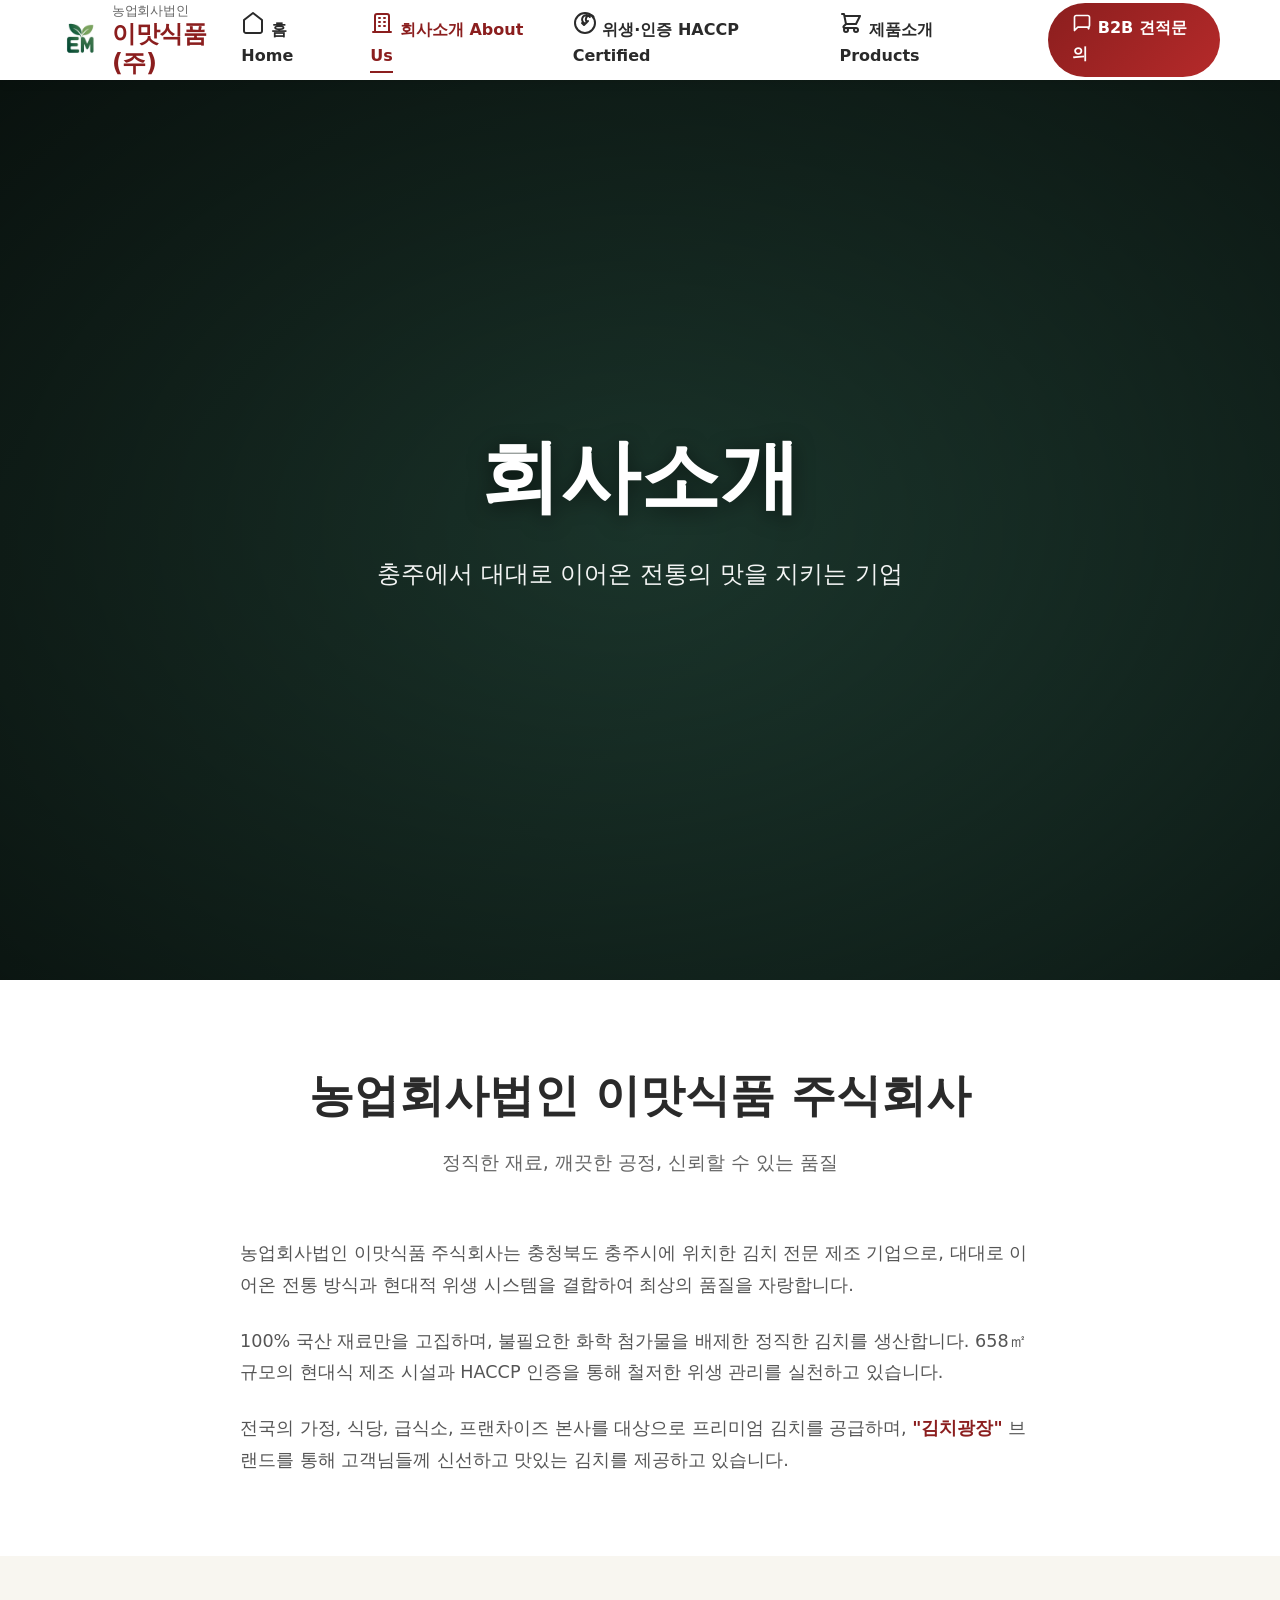
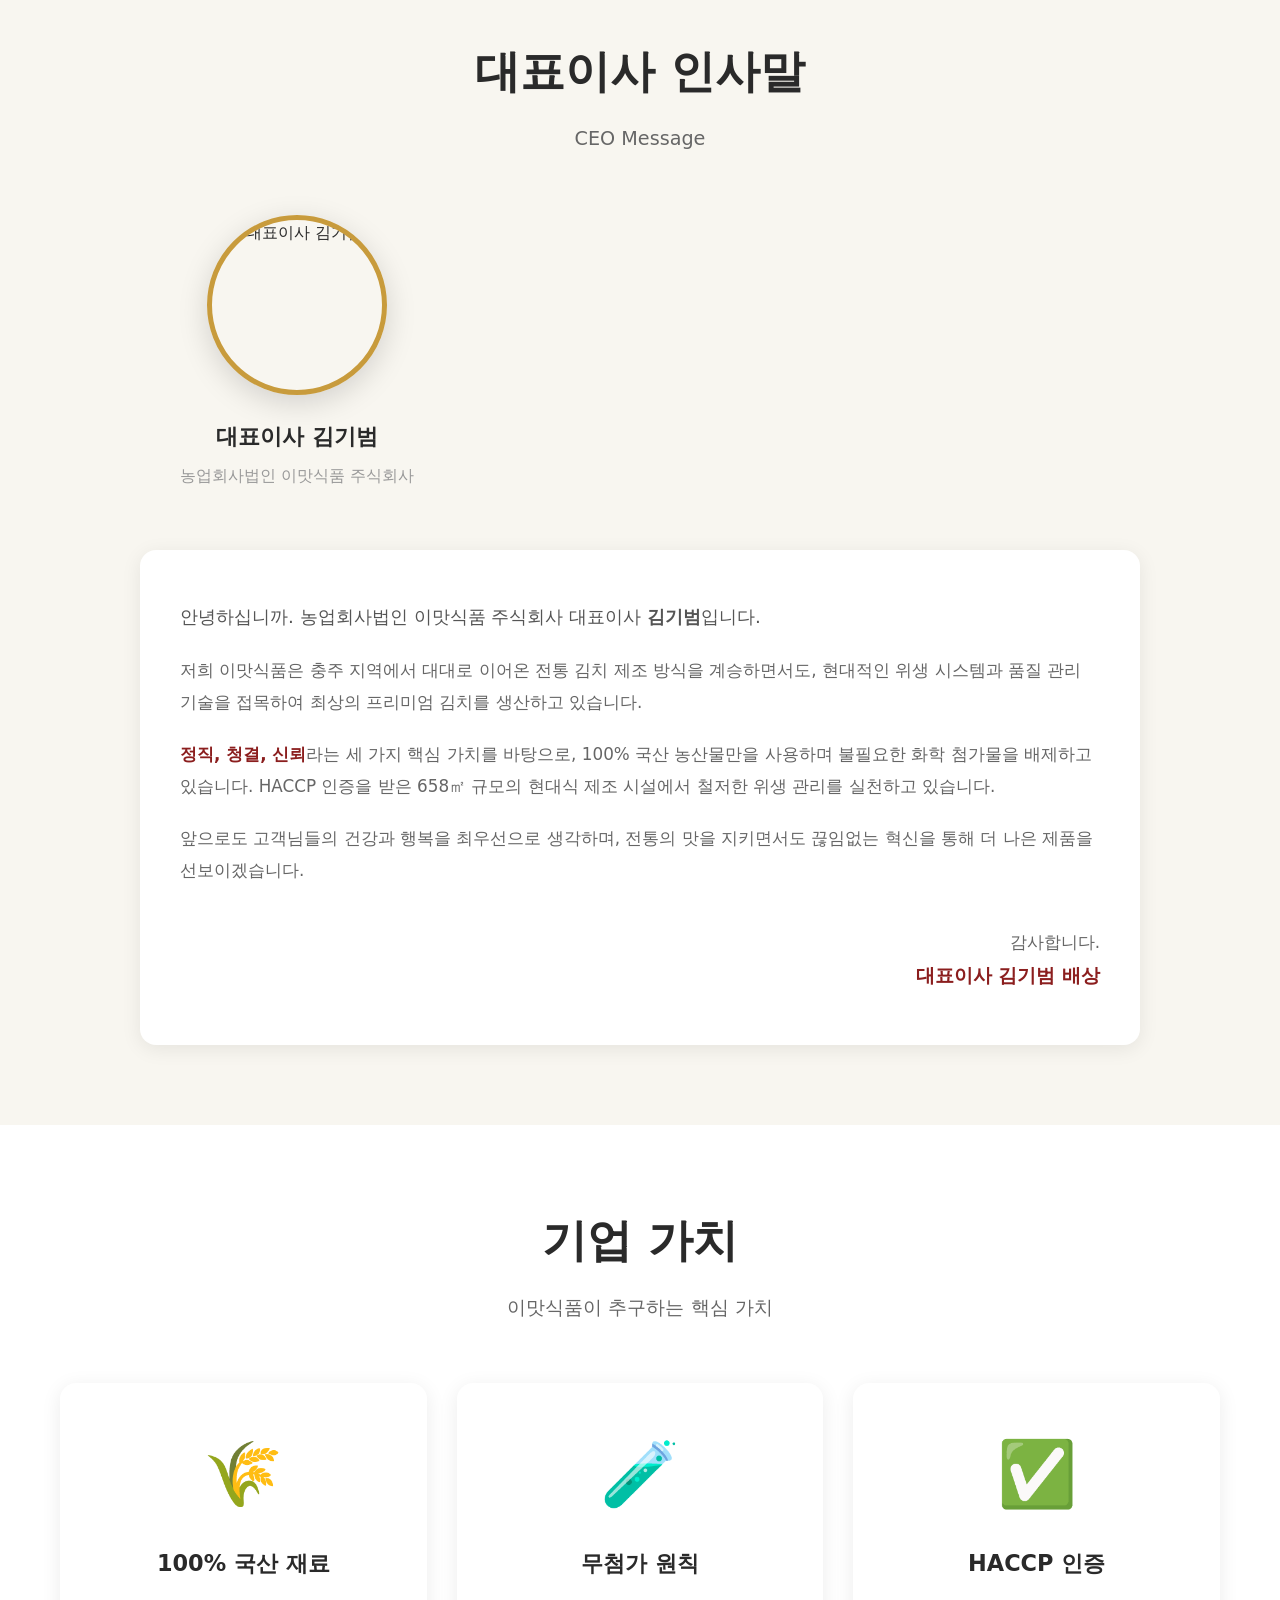
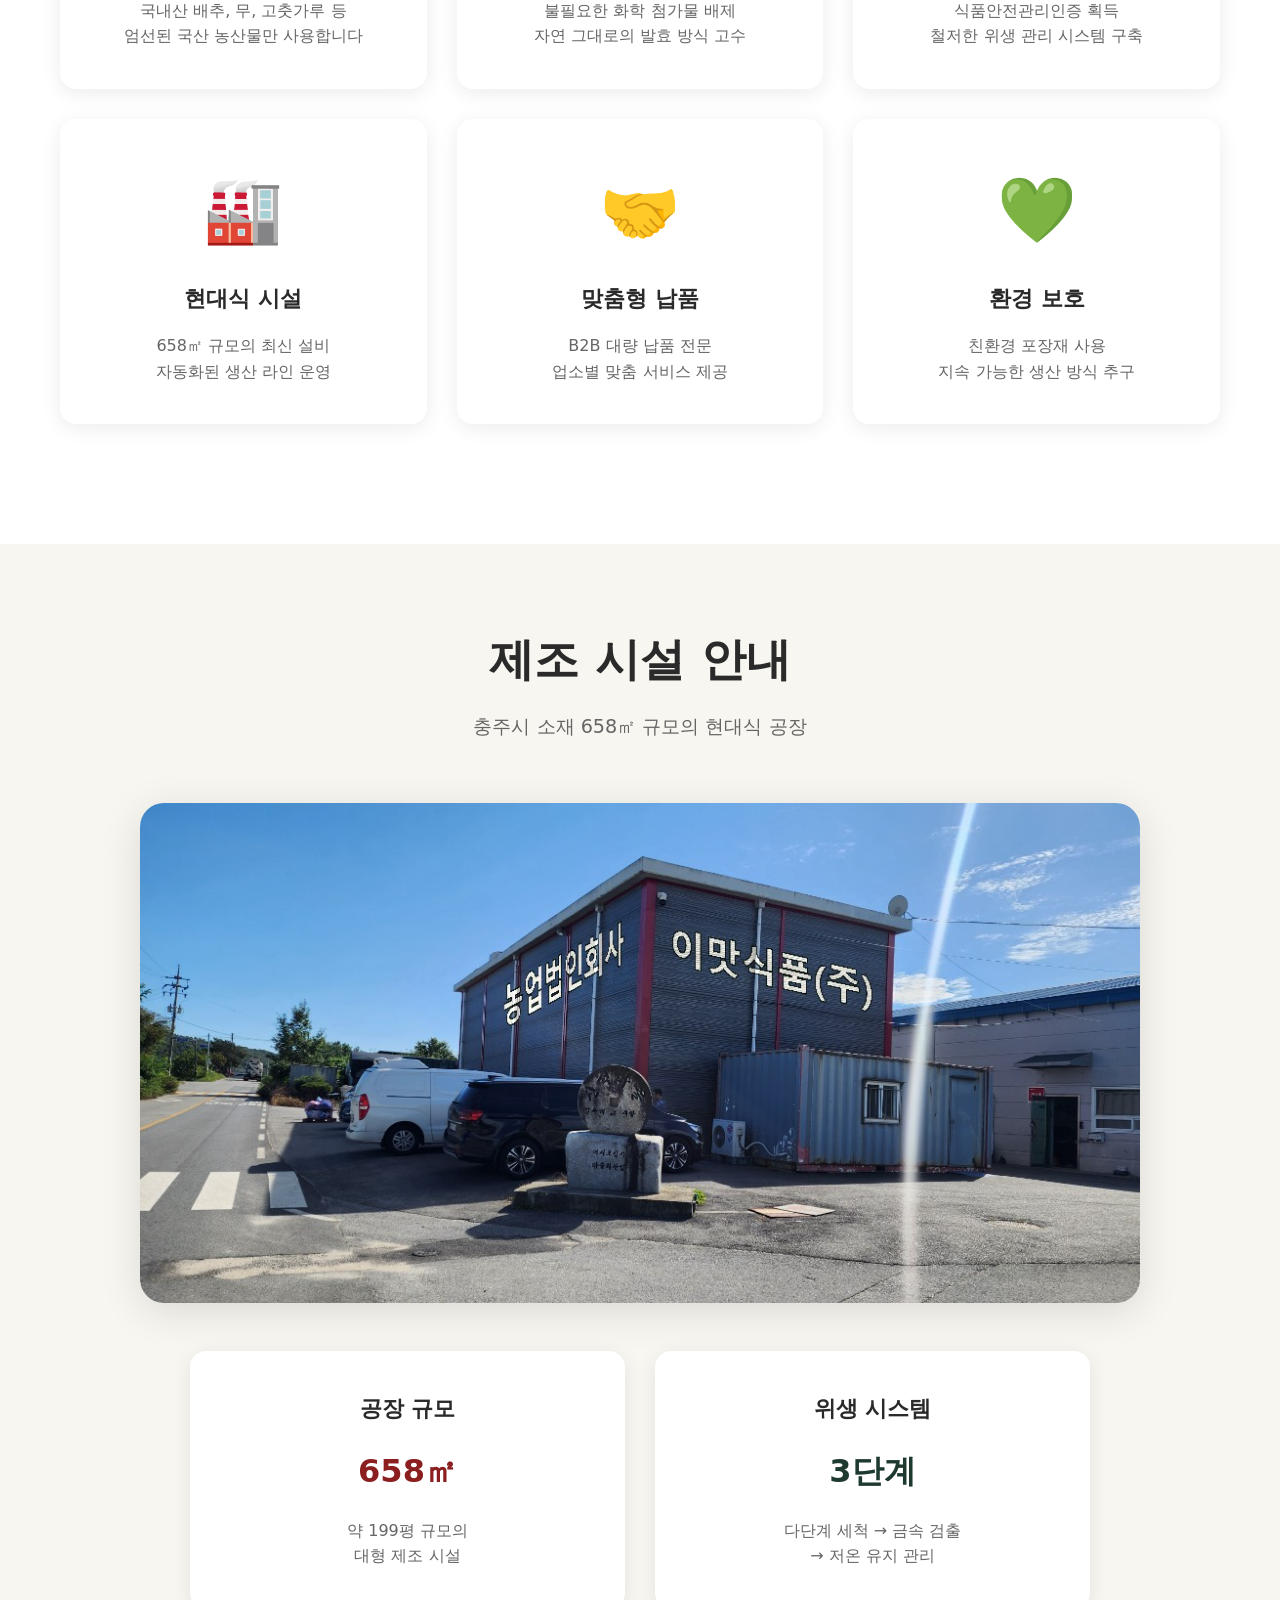
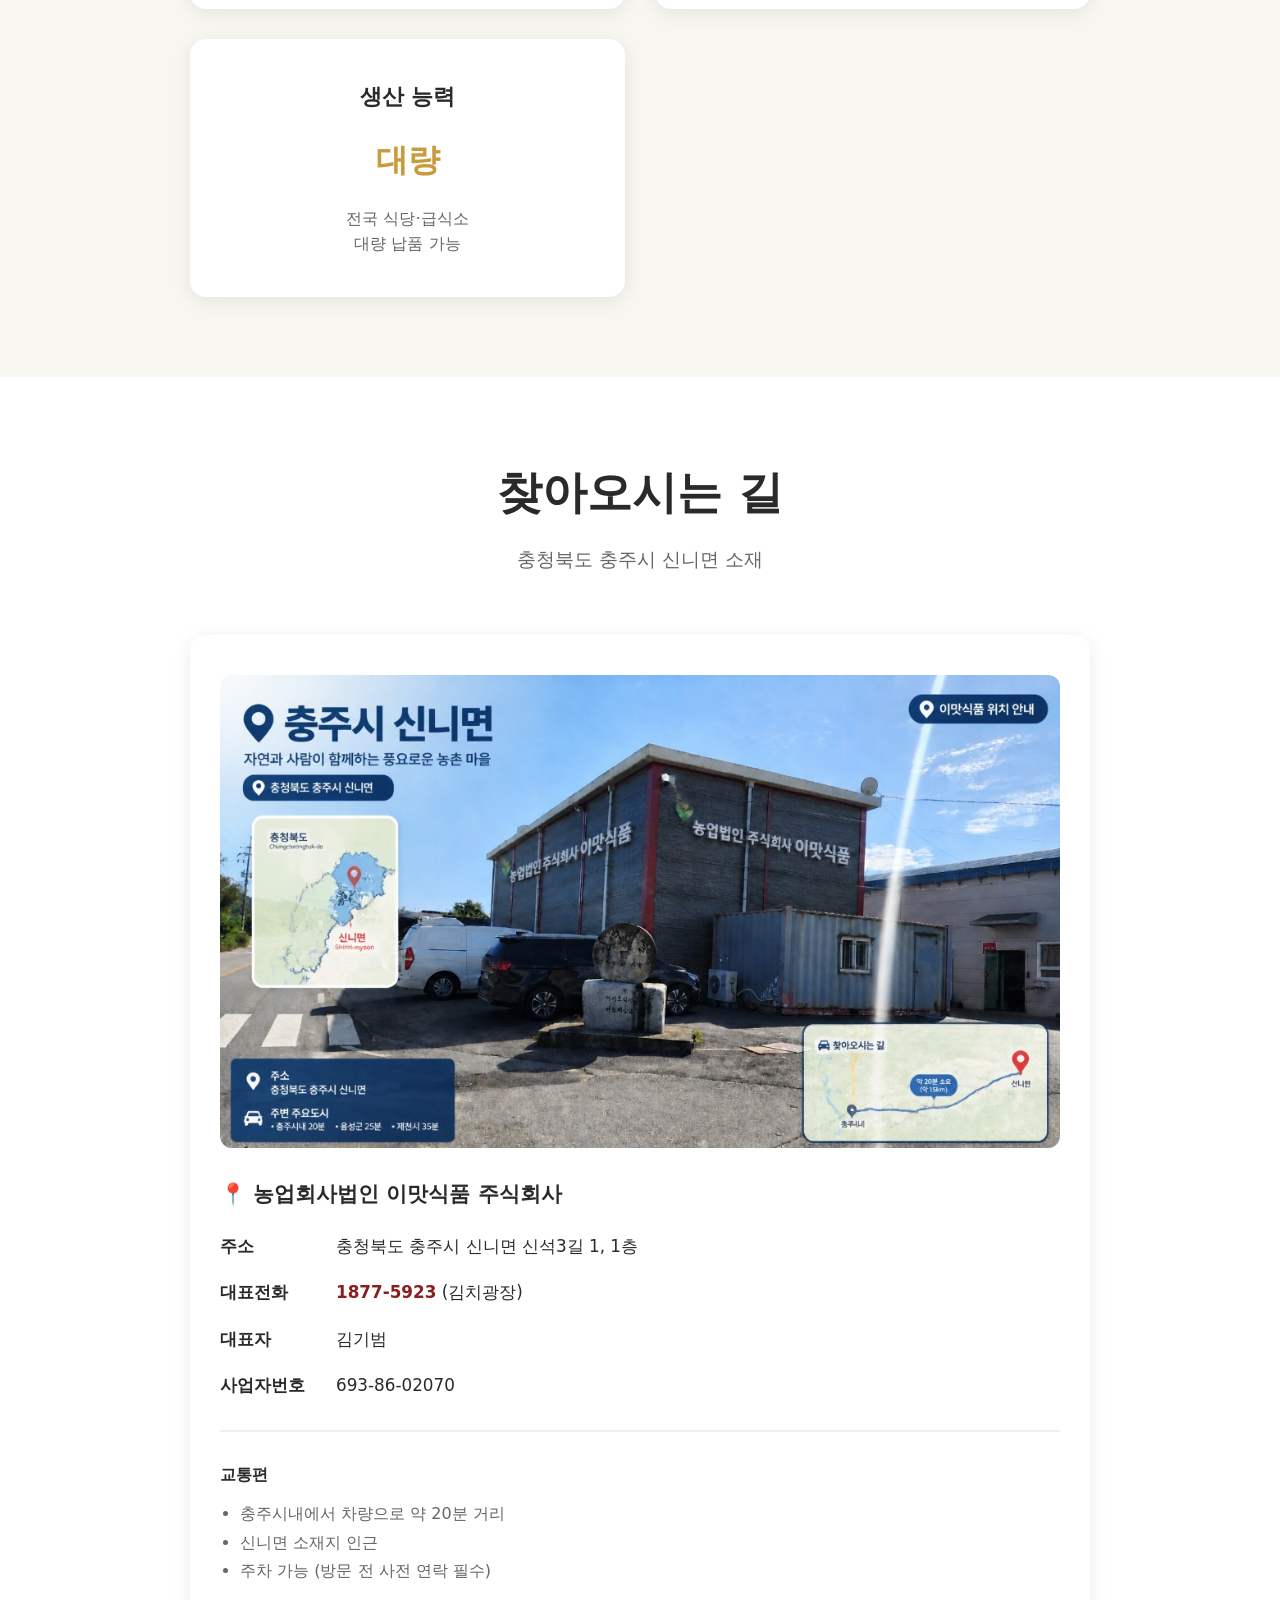
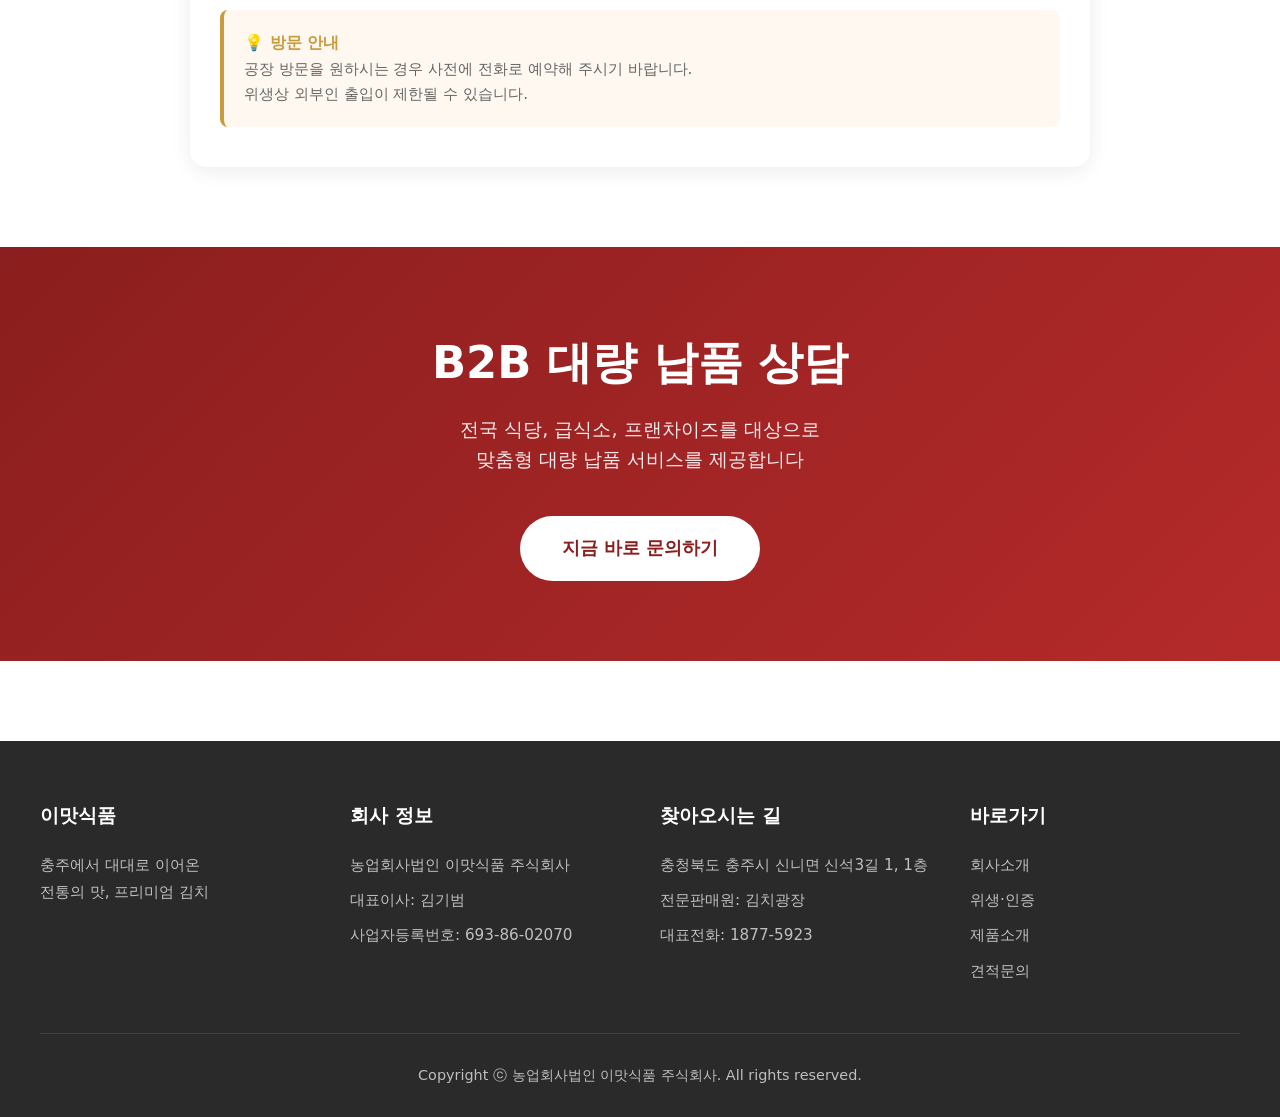
==== commit dcbea098: "외부이미지사진변겯" ====
--- a/about.html
+++ b/about.html
@@ -244,6 +244,10 @@
                 <h2 class="section-title">제조 시설 안내</h2>
                 <p class="section-subtitle">충주시 소재 658㎡ 규모의 현대식 공장</p>
 
+                <div class="facility-hero" style="margin: 0 auto 48px; max-width: 1000px;">
+                    <img src="images/factory-hero.jpg" alt="이맛식품 충주 공장 외관" class="facility-hero-img">
+                </div>
+
                 <div class="cards-grid" style="max-width: 900px; margin: 0 auto;">
                     <div class="card">
                         <h3 class="card-title">공장 규모</h3>
@@ -274,11 +278,8 @@
 
                 <div style="max-width: 900px; margin: 0 auto;">
                     <div class="card">
-                        <div style="width: 100%; height: 400px; background: linear-gradient(135deg, #f5f5f5 0%, #e8e8e8 100%); border-radius: 12px; display: flex; align-items: center; justify-content: center; margin-bottom: 30px;">
-                            <svg width="100" height="100" viewBox="0 0 24 24" fill="none" xmlns="http://www.w3.org/2000/svg">
-                                <path d="M21 10C21 17 12 23 12 23C12 23 3 17 3 10C3 7.61305 3.94821 5.32387 5.63604 3.63604C7.32387 1.94821 9.61305 1 12 1C14.3869 1 16.6761 1.94821 18.364 3.63604C20.0518 5.32387 21 7.61305 21 10Z" stroke="#8B1E1E" stroke-width="2"/>
-                                <circle cx="12" cy="10" r="3" stroke="#8B1E1E" stroke-width="2"/>
-                            </svg>
+                        <div class="location-guide">
+                            <img src="images/location-guide.png" alt="이맛식품 충주시 신니면 공장 외부 전경 및 찾아오시는 길" loading="lazy">
                         </div>
 
                         <div style="text-align: left;">
--- a/css/style.css
+++ b/css/style.css
@@ -737,6 +737,42 @@
 .modal-image img {
     width: 100%;
     height: auto;
+    display: block;
+    background: #f7f4ee;
+}
+
+.cert-thumb {
+    width: 100%;
+    height: 320px;
+    margin-bottom: 24px;
+    border-radius: 12px;
+    overflow: hidden;
+    background: #f7f4ee;
+    border: 1px solid rgba(200, 155, 60, 0.28);
+    display: flex;
+    align-items: center;
+    justify-content: center;
+}
+
+.cert-thumb img {
+    width: 100%;
+    height: 100%;
+    object-fit: contain;
+    object-position: center top;
+}
+
+.location-guide {
+    width: 100%;
+    margin-bottom: 30px;
+    border-radius: 12px;
+    overflow: hidden;
+    background: #eef4fb;
+}
+
+.location-guide img {
+    width: 100%;
+    height: auto;
+    display: block;
 }
 
 /* ============================================
@@ -948,6 +984,7 @@
     width: 100%;
     height: 500px;
     object-fit: cover;
+    object-position: center 42%;
     display: block;
 }
 
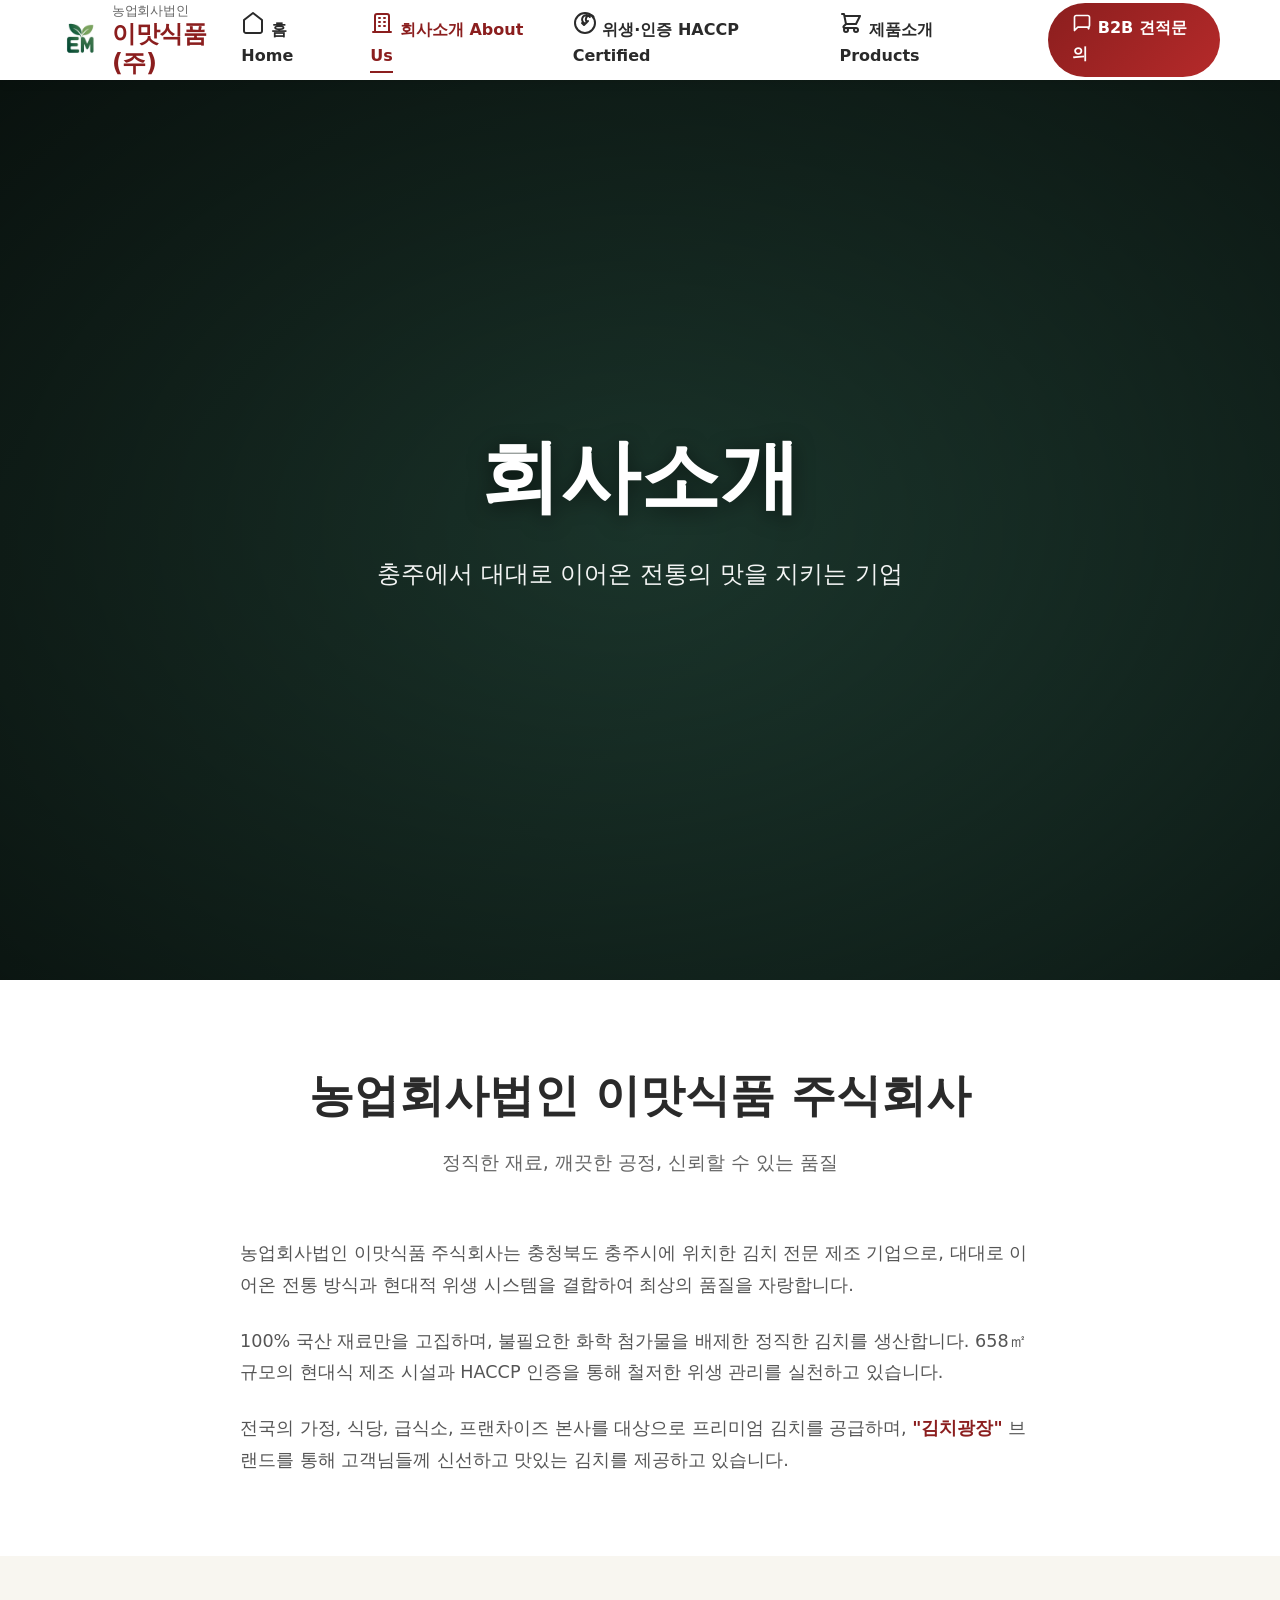
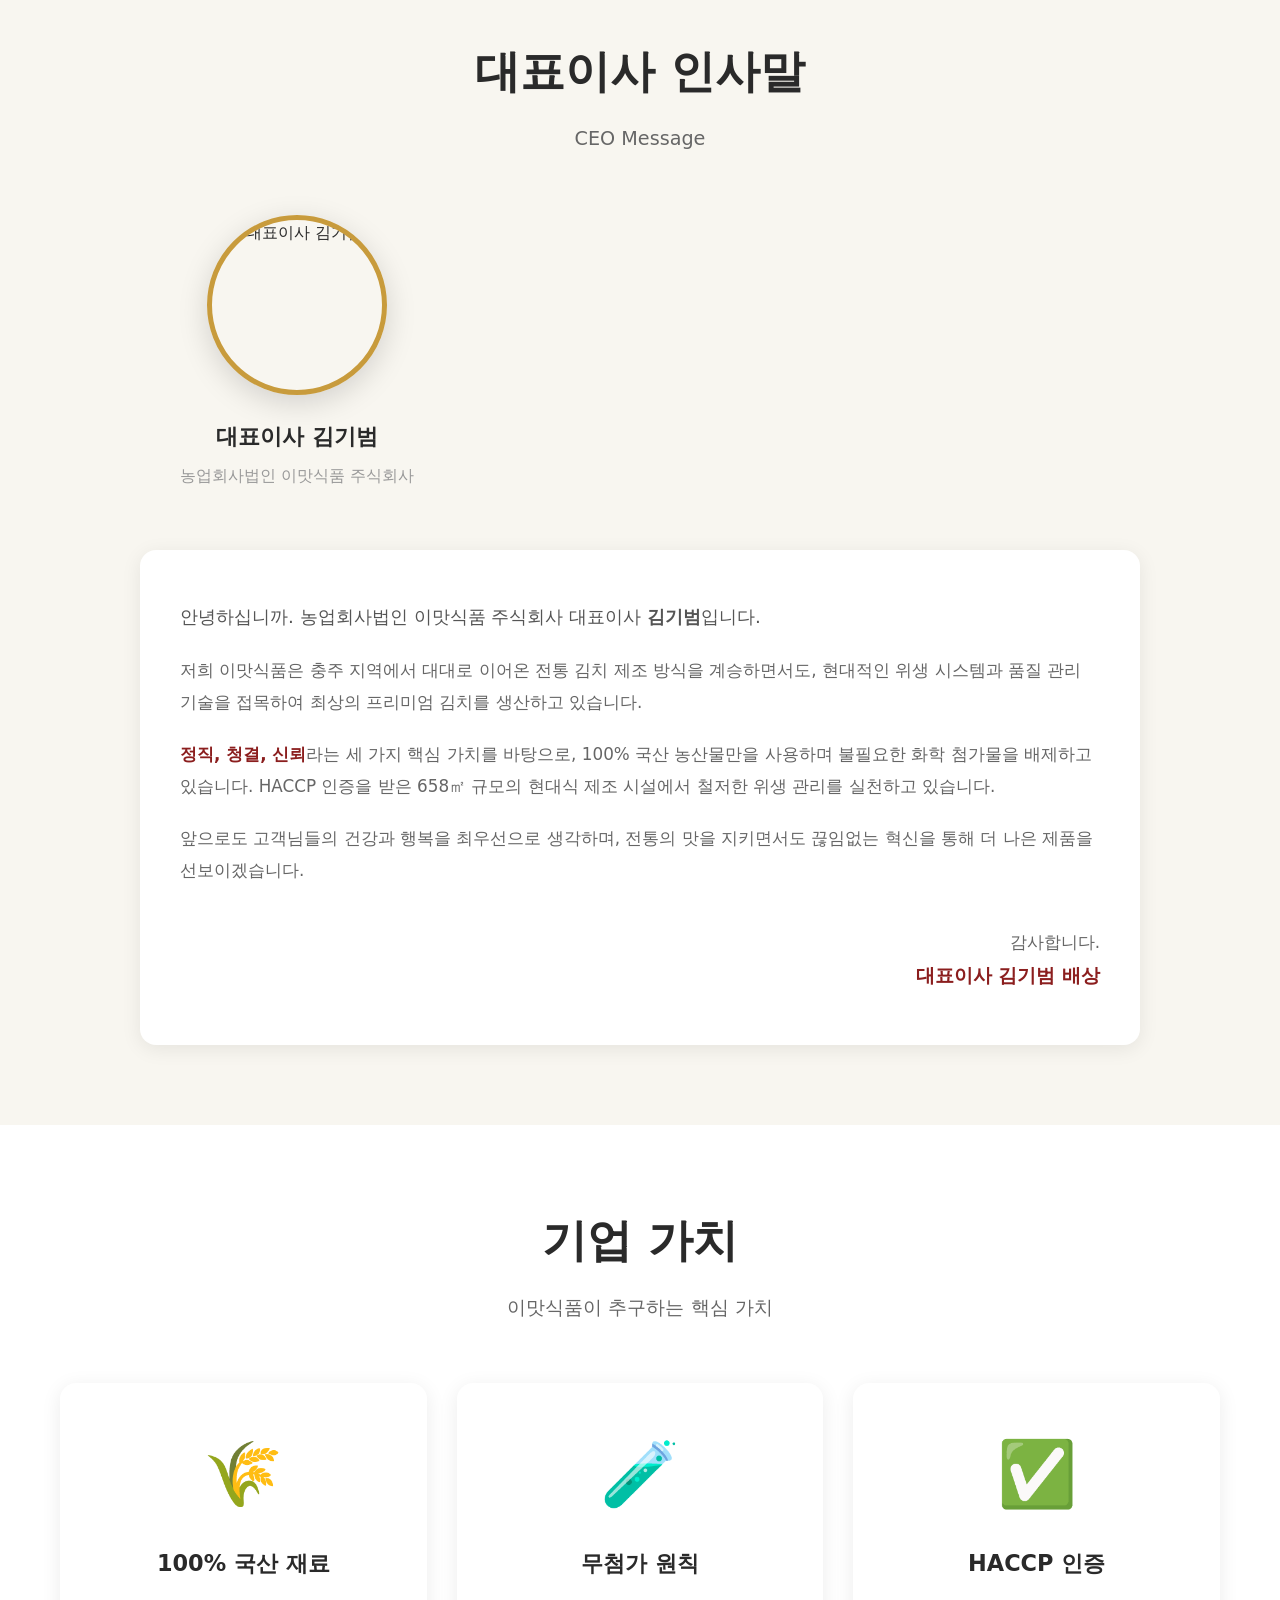
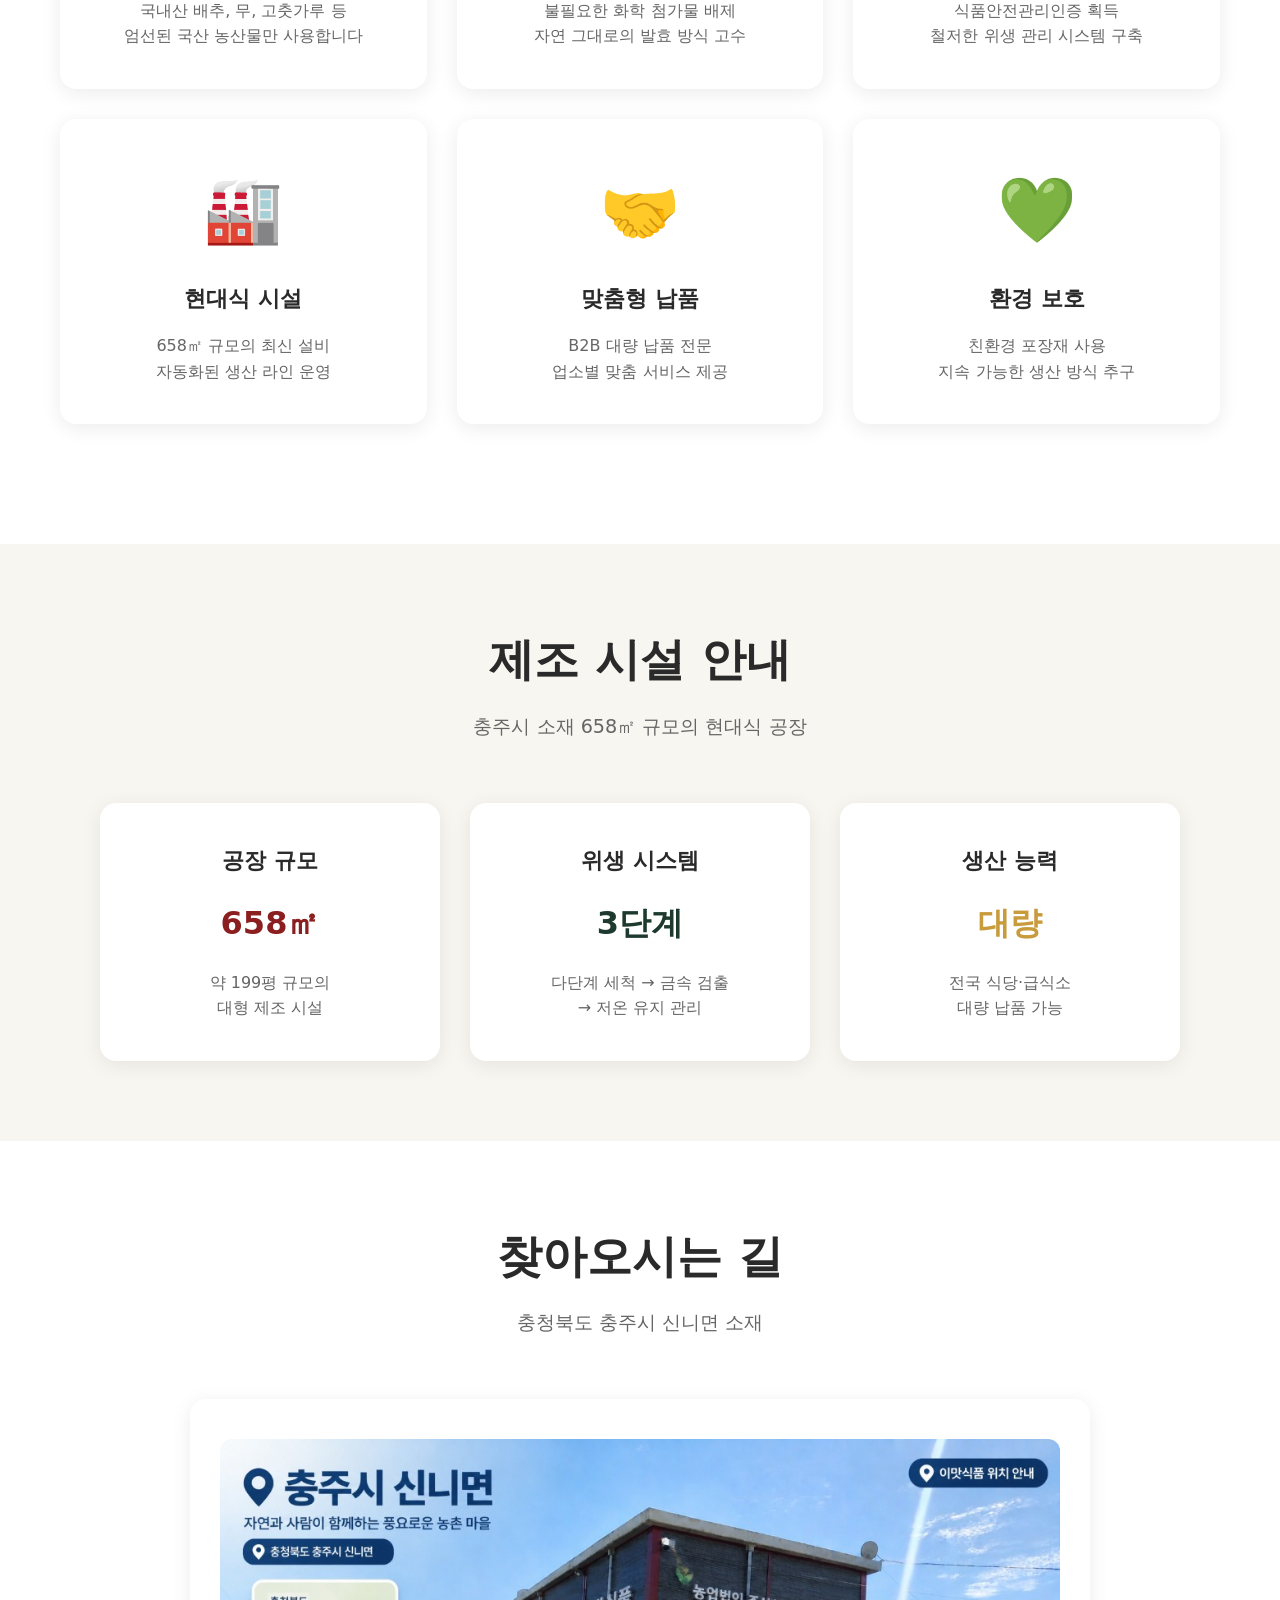
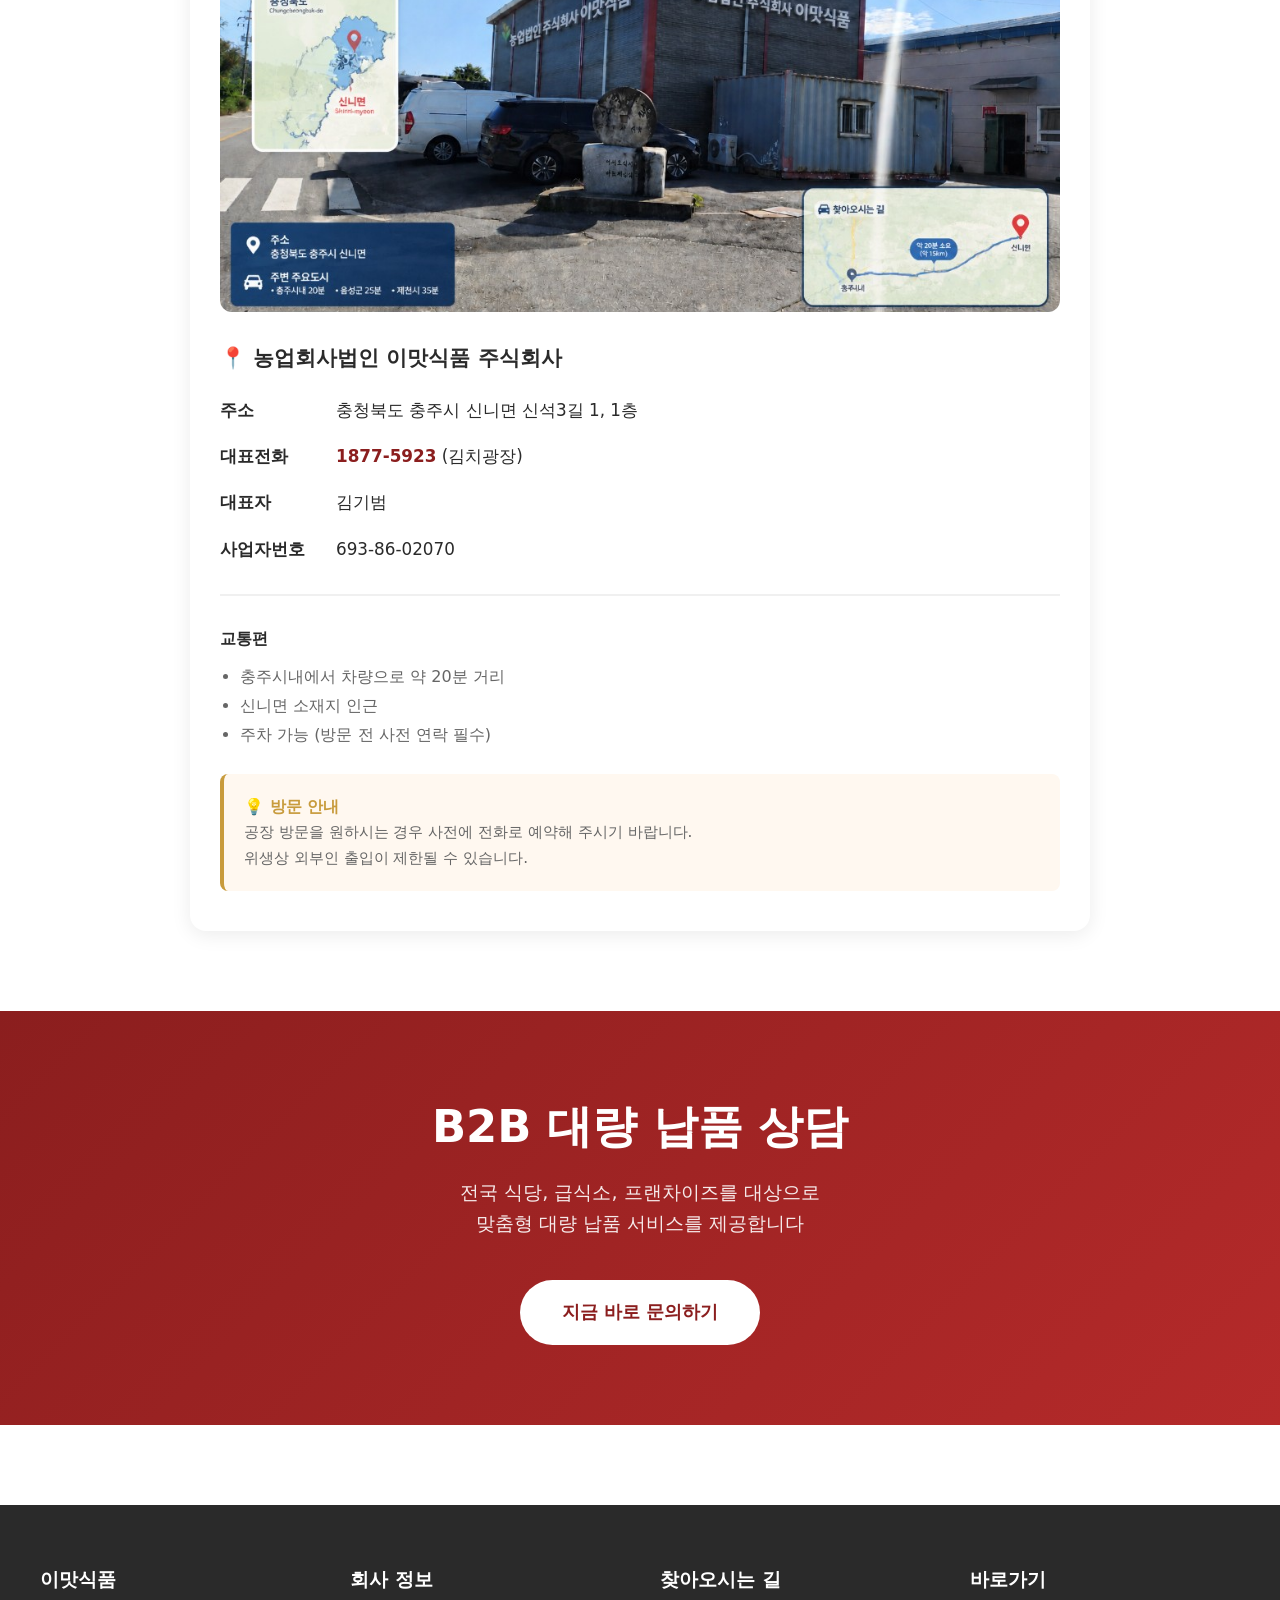
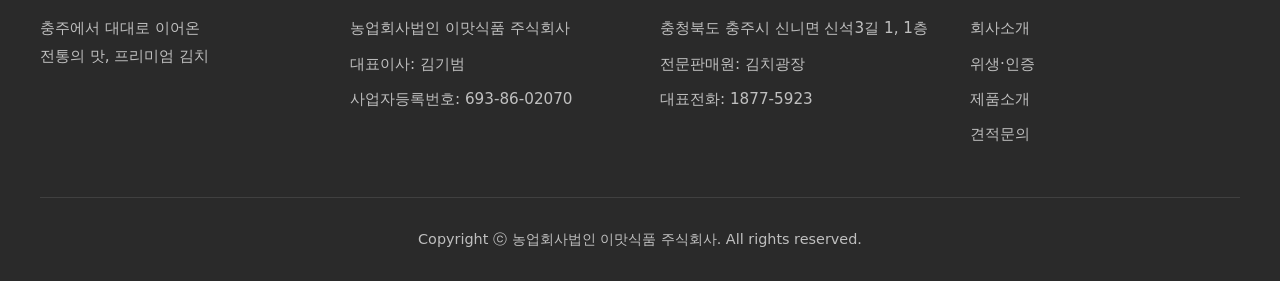
==== commit 6099b711: "제확인 공장 삭제" ====
--- a/about.html
+++ b/about.html
@@ -244,11 +244,7 @@
                 <h2 class="section-title">제조 시설 안내</h2>
                 <p class="section-subtitle">충주시 소재 658㎡ 규모의 현대식 공장</p>
 
-                <div class="facility-hero" style="margin: 0 auto 48px; max-width: 1000px;">
-                    <img src="images/factory-hero.jpg" alt="이맛식품 충주 공장 외관" class="facility-hero-img">
-                </div>
-
-                <div class="cards-grid" style="max-width: 900px; margin: 0 auto;">
+                <div class="cards-grid facility-info-grid">
                     <div class="card">
                         <h3 class="card-title">공장 규모</h3>
                         <p class="card-text" style="font-size: 2rem; font-weight: 700; color: #8B1E1E; margin: 20px 0;">658㎡</p>
--- a/css/style.css
+++ b/css/style.css
@@ -421,6 +421,11 @@
     margin-bottom: 40px;
 }
 
+.facility-info-grid {
+    max-width: 1080px;
+    margin: 0 auto 0;
+}
+
 .card {
     background: var(--color-white);
     border-radius: 16px;
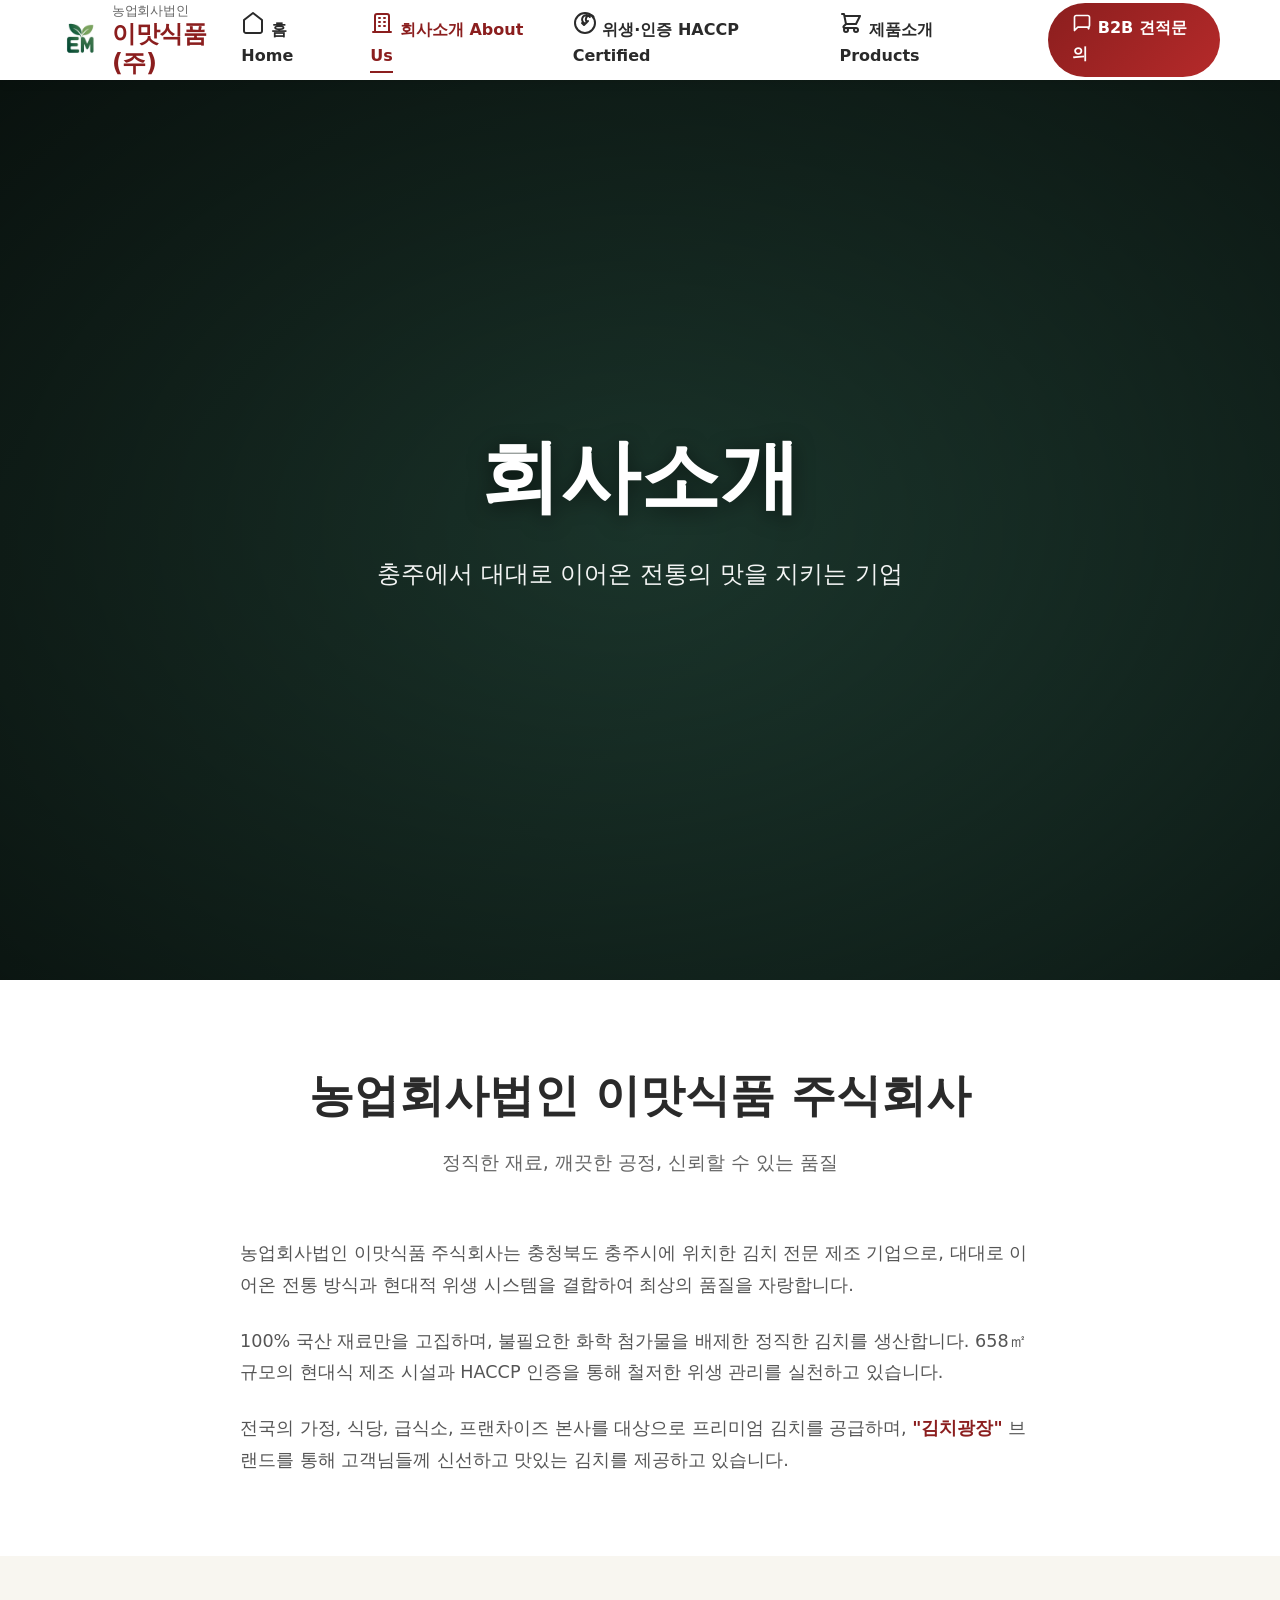
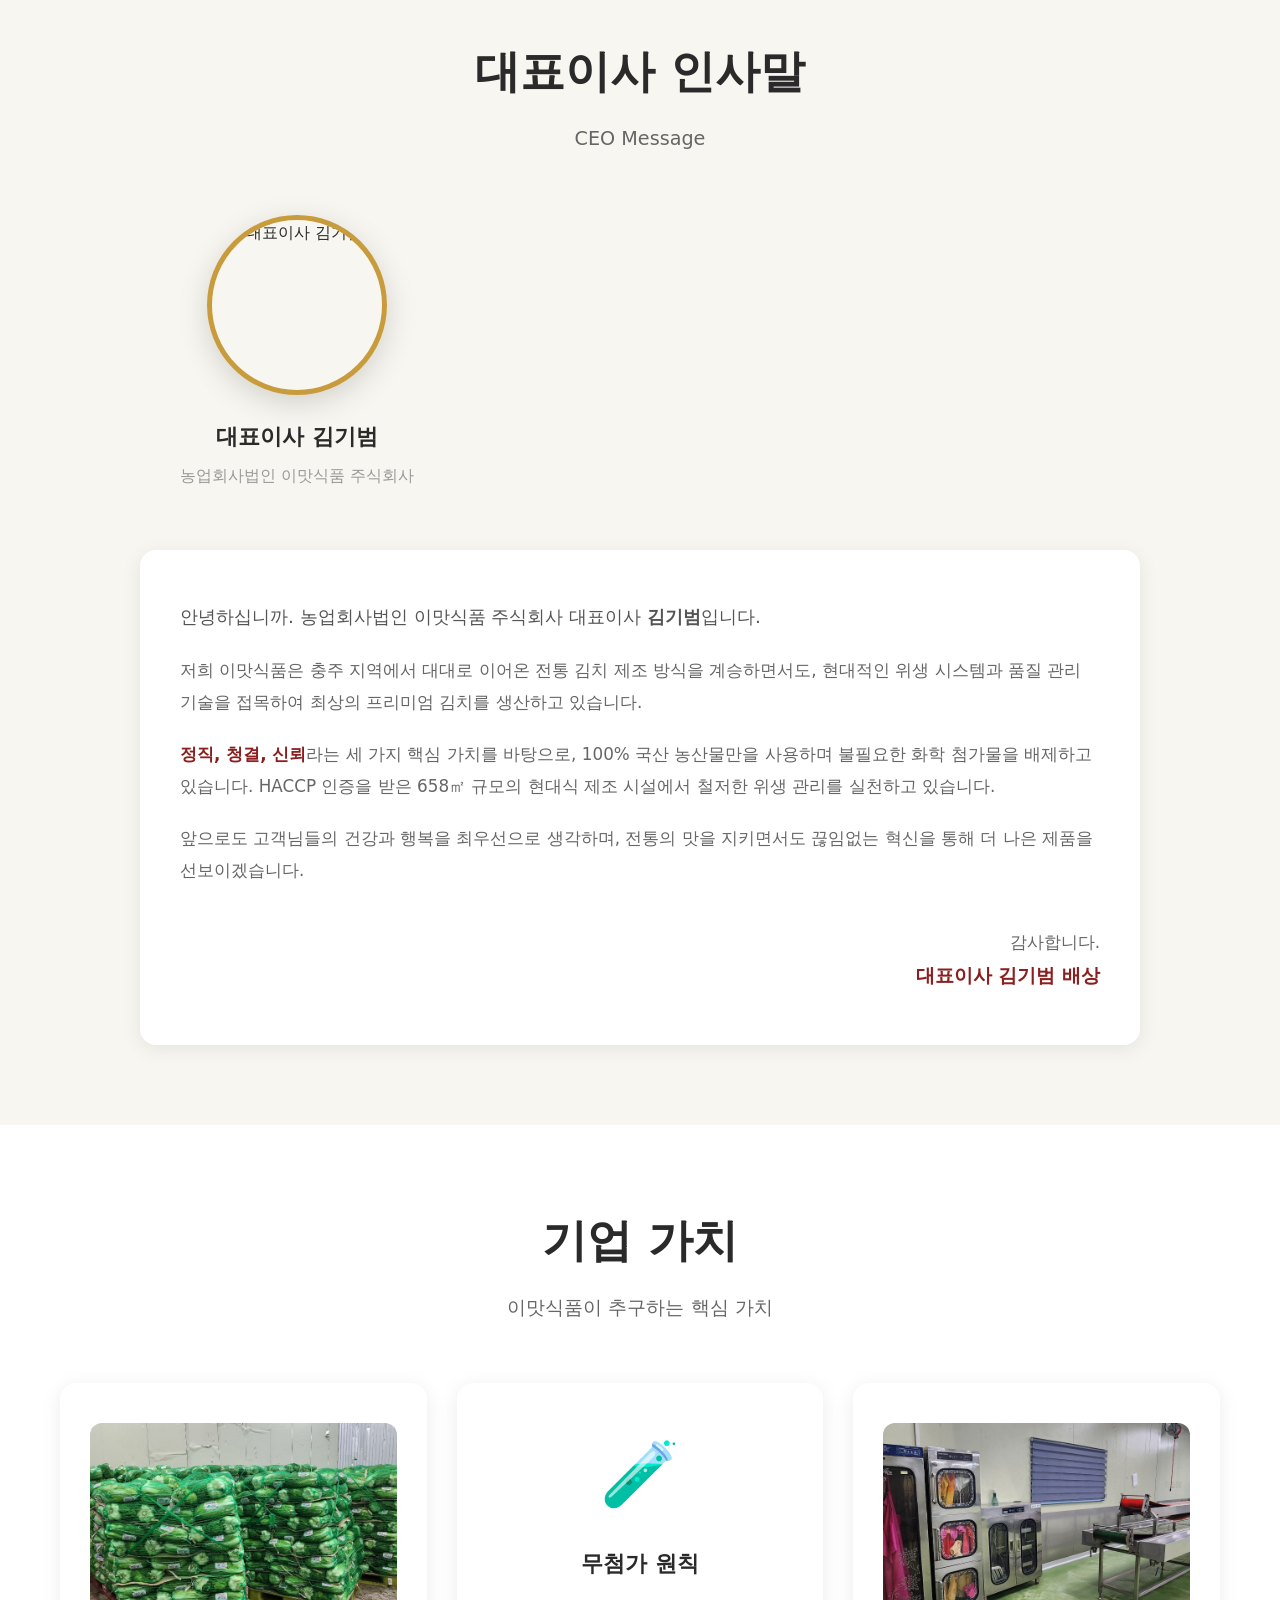
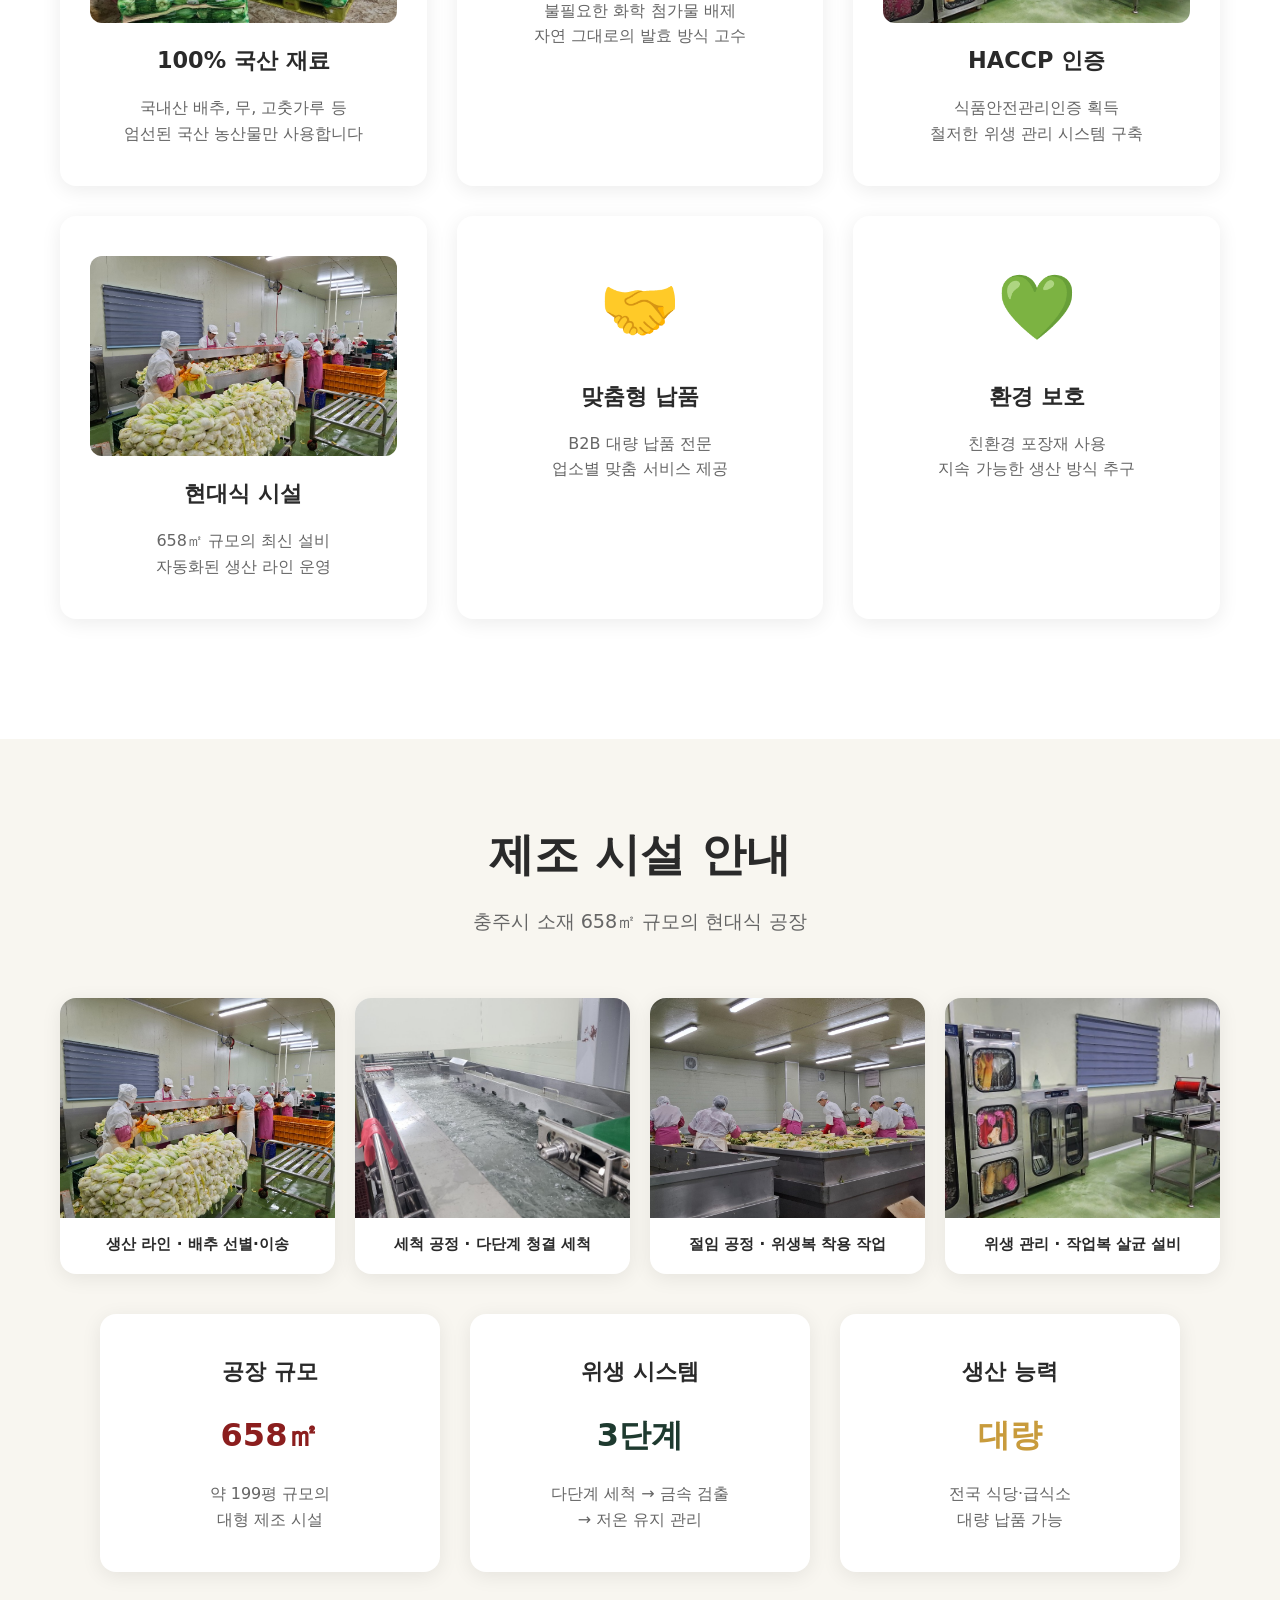
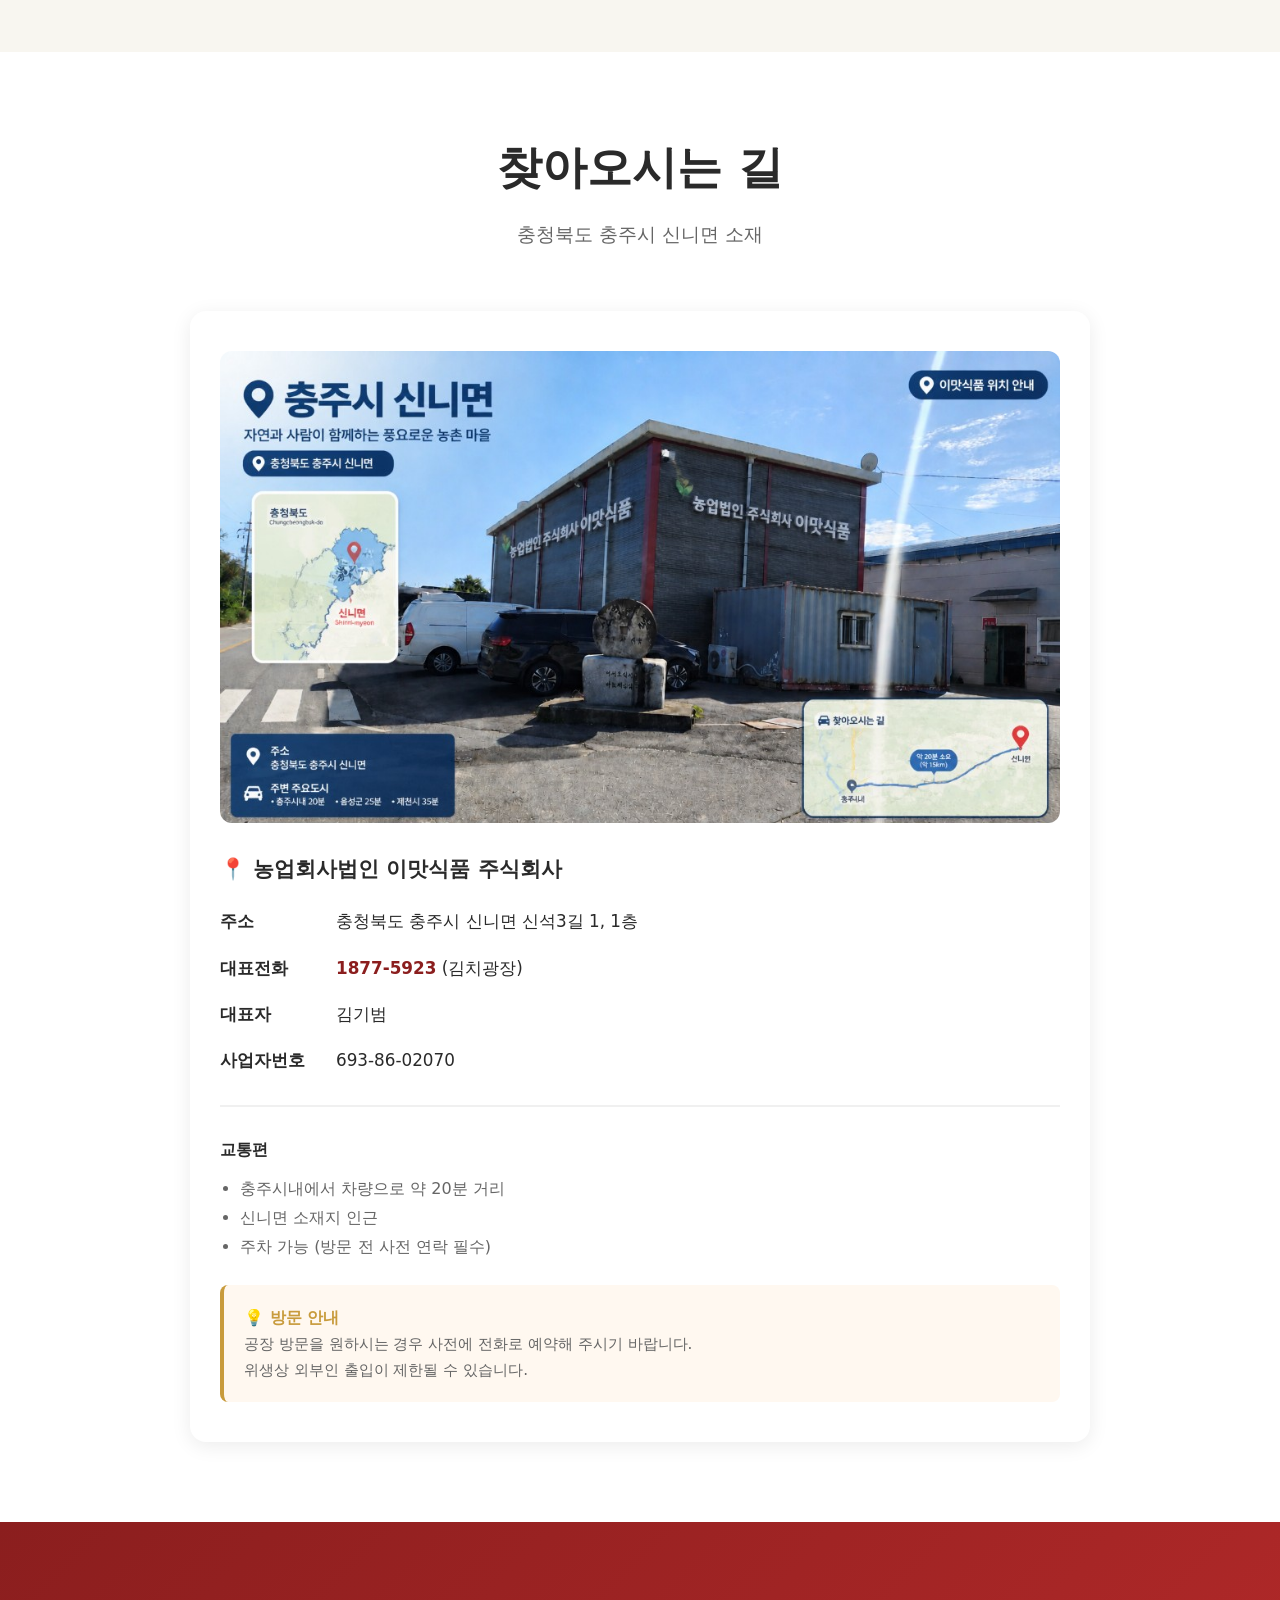
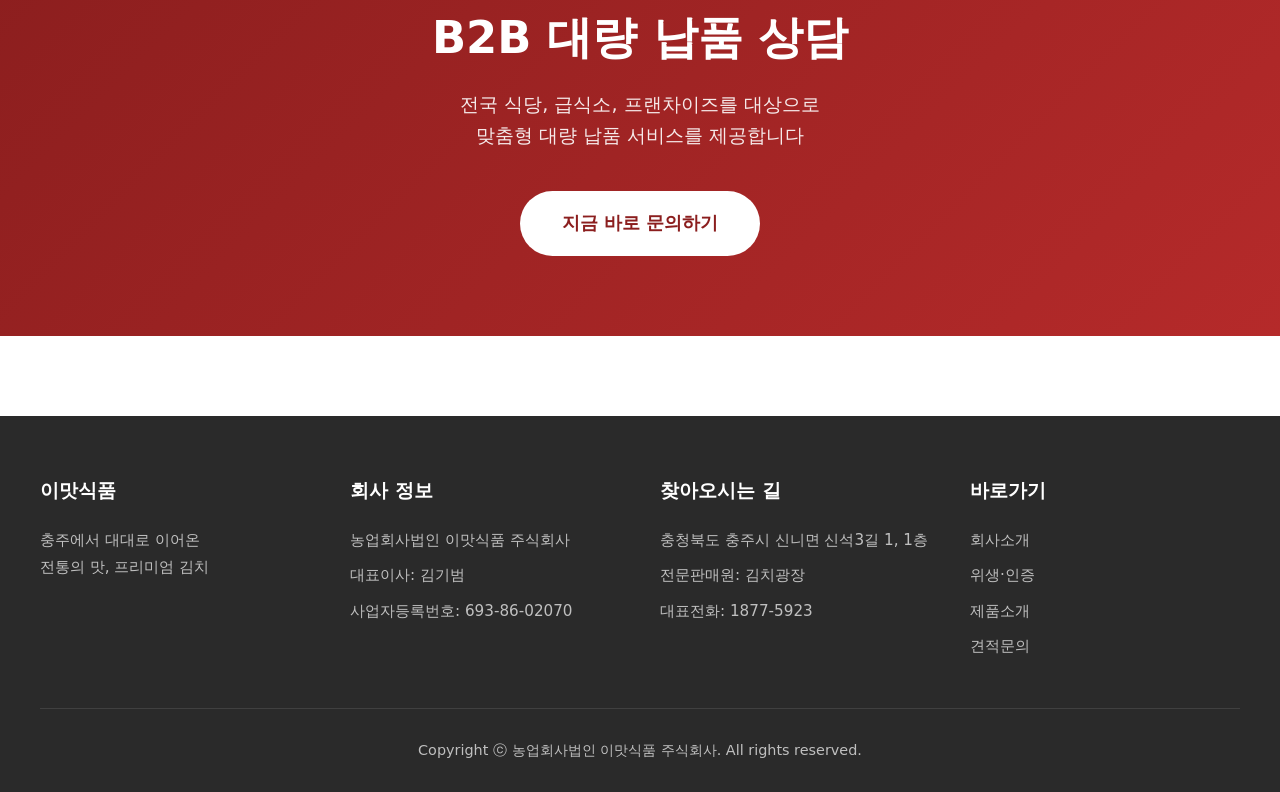
==== commit df534731: "품목 교체" ====
--- a/about.html
+++ b/about.html
@@ -182,7 +182,7 @@
 
                 <div class="cards-grid">
                     <div class="card">
-                        <div class="card-icon" style="font-size: 4rem;">🌾</div>
+                        <img src="images/cabbage-stock.jpg" alt="국산 배추 원료" class="photo-thumb">
                         <h3 class="card-title">100% 국산 재료</h3>
                         <p class="card-text">
                             국내산 배추, 무, 고춧가루 등<br>
@@ -200,7 +200,7 @@
                     </div>
 
                     <div class="card">
-                        <div class="card-icon" style="font-size: 4rem;">✅</div>
+                        <img src="images/factory-hygiene.jpg" alt="작업복 살균 설비와 위생 구역" class="photo-thumb">
                         <h3 class="card-title">HACCP 인증</h3>
                         <p class="card-text">
                             식품안전관리인증 획득<br>
@@ -209,7 +209,7 @@
                     </div>
 
                     <div class="card">
-                        <div class="card-icon" style="font-size: 4rem;">🏭</div>
+                        <img src="images/factory-line.jpg" alt="현대식 김치 제조 시설" class="photo-thumb">
                         <h3 class="card-title">현대식 시설</h3>
                         <p class="card-text">
                             658㎡ 규모의 최신 설비<br>
@@ -243,6 +243,25 @@
             <div class="container">
                 <h2 class="section-title">제조 시설 안내</h2>
                 <p class="section-subtitle">충주시 소재 658㎡ 규모의 현대식 공장</p>
+
+                <div class="facility-gallery">
+                    <figure>
+                        <img src="images/factory-line.jpg" alt="김치 생산 라인 작업 현장">
+                        <figcaption>생산 라인 · 배추 선별·이송</figcaption>
+                    </figure>
+                    <figure>
+                        <img src="images/factory-wash.jpg" alt="배추 다단계 세척 라인">
+                        <figcaption>세척 공정 · 다단계 청결 세척</figcaption>
+                    </figure>
+                    <figure>
+                        <img src="images/factory-salting.jpg" alt="배추 절임 작업 현장">
+                        <figcaption>절임 공정 · 위생복 착용 작업</figcaption>
+                    </figure>
+                    <figure>
+                        <img src="images/factory-hygiene.jpg" alt="작업복 살균 보관함과 컨베이어">
+                        <figcaption>위생 관리 · 작업복 살균 설비</figcaption>
+                    </figure>
+                </div>
 
                 <div class="cards-grid facility-info-grid">
                     <div class="card">
--- a/css/style.css
+++ b/css/style.css
@@ -849,8 +849,93 @@
     transition: transform 0.5s ease;
 }
 
+.product-image-wrapper.product-shot {
+    background: #000;
+}
+
+.product-shot .product-img {
+    object-fit: contain;
+}
+
 .product-card-image:hover .product-img {
     transform: scale(1.1);
+}
+
+.photo-thumb {
+    width: 100%;
+    height: 200px;
+    object-fit: cover;
+    border-radius: 12px;
+    margin-bottom: 20px;
+    display: block;
+}
+
+.process-photo {
+    width: 100%;
+    height: 180px;
+    object-fit: cover;
+    border-radius: 12px;
+    margin: 0 auto 20px;
+    display: block;
+}
+
+.facility-gallery {
+    display: grid;
+    grid-template-columns: repeat(auto-fit, minmax(260px, 1fr));
+    gap: 20px;
+    margin-bottom: 40px;
+}
+
+.facility-gallery figure {
+    margin: 0;
+    background: #fff;
+    border-radius: 16px;
+    overflow: hidden;
+    box-shadow: 0 4px 20px rgba(0, 0, 0, 0.08);
+}
+
+.facility-gallery img {
+    width: 100%;
+    height: 220px;
+    object-fit: cover;
+    display: block;
+}
+
+.facility-gallery figcaption {
+    padding: 14px 16px 18px;
+    font-size: 0.95rem;
+    font-weight: 600;
+    color: var(--color-dark);
+    text-align: center;
+}
+
+.poster-frame {
+    width: 100%;
+    max-width: 280px;
+    margin: 0 auto;
+    border-radius: 12px;
+    overflow: hidden;
+    box-shadow: 0 8px 24px rgba(0, 0, 0, 0.15);
+}
+
+.poster-frame img {
+    width: 100%;
+    height: auto;
+    display: block;
+}
+
+.poster-showcase {
+    max-width: 360px;
+    margin: 0 auto 48px;
+    border-radius: 16px;
+    overflow: hidden;
+    box-shadow: 0 12px 40px rgba(0, 0, 0, 0.18);
+}
+
+.poster-showcase img {
+    width: 100%;
+    height: auto;
+    display: block;
 }
 
 .product-overlay {
@@ -979,10 +1064,7 @@
    Facility Hero Image
    ============================================ */
 .facility-hero {
-    position: relative;
-    border-radius: 24px;
-    overflow: hidden;
-    box-shadow: 0 8px 40px rgba(0, 0, 0, 0.12);
+    display: none !important;
 }
 
 .facility-hero-img {
